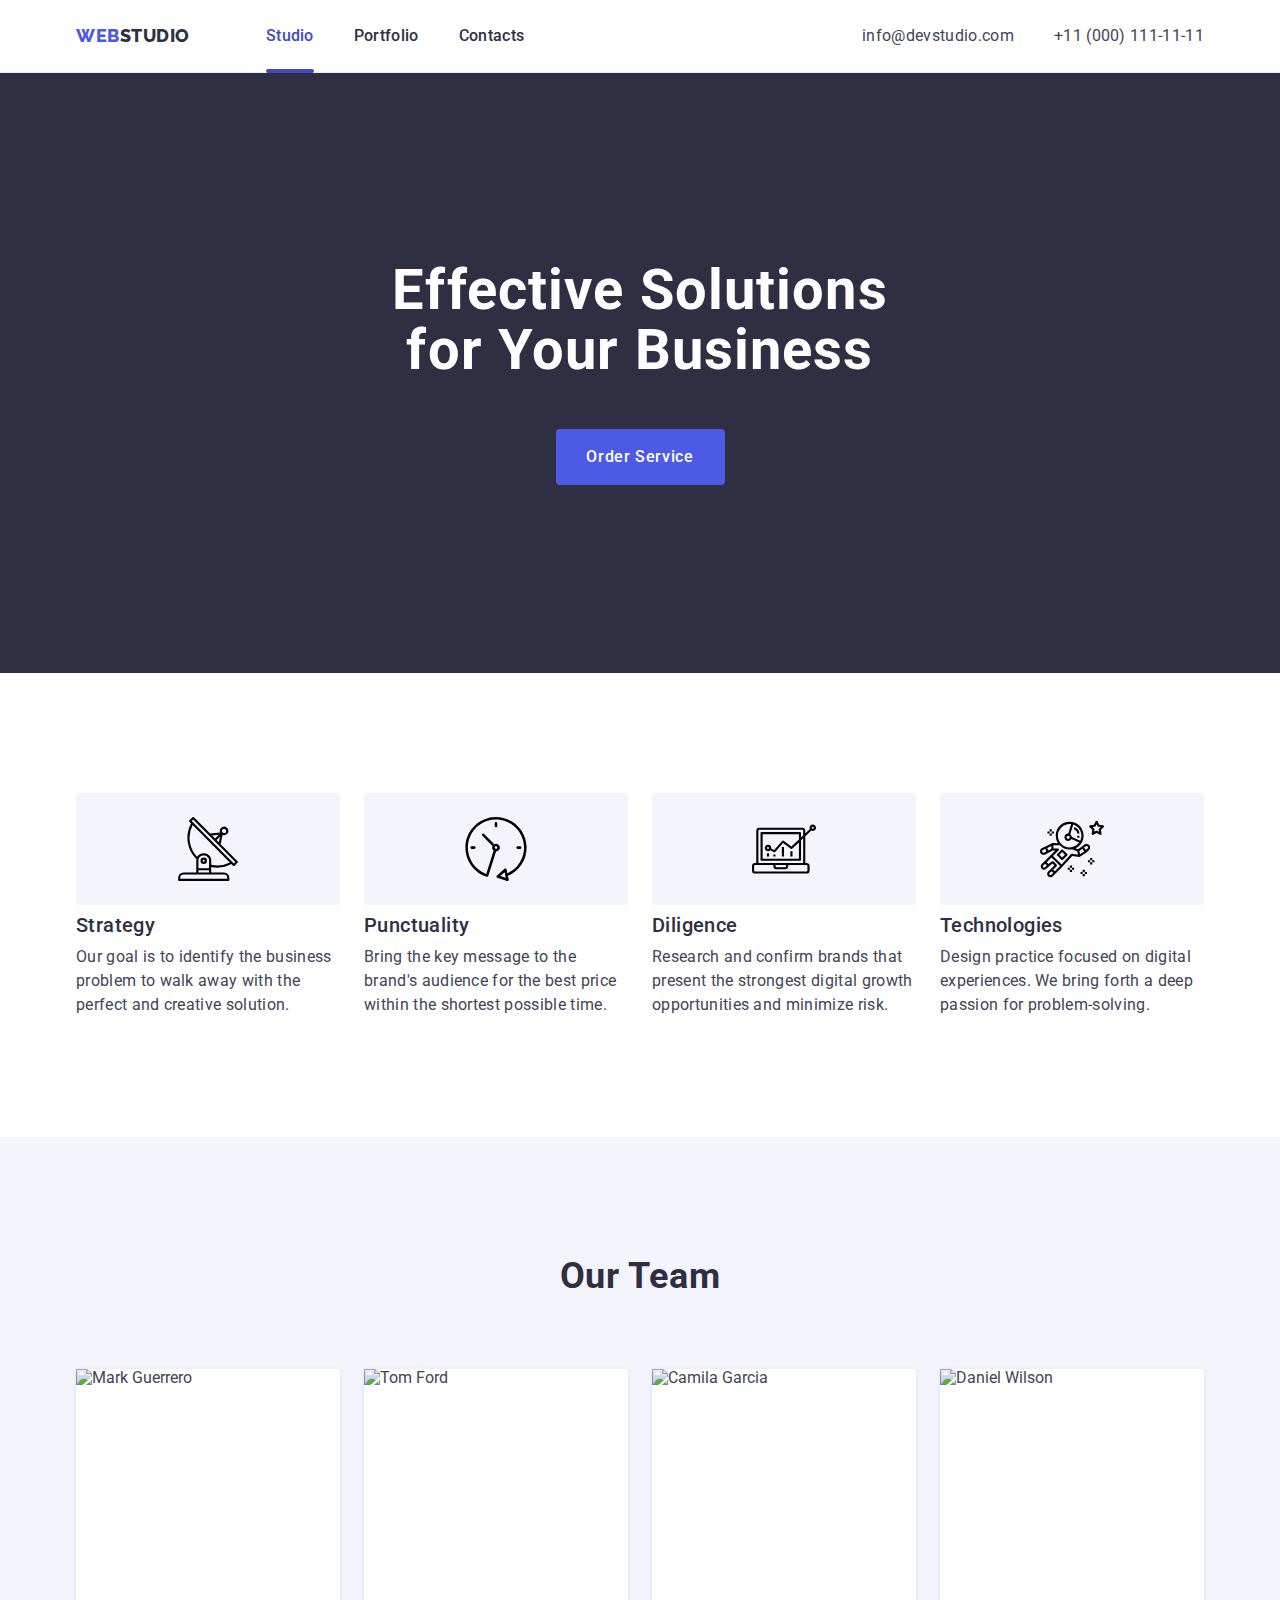
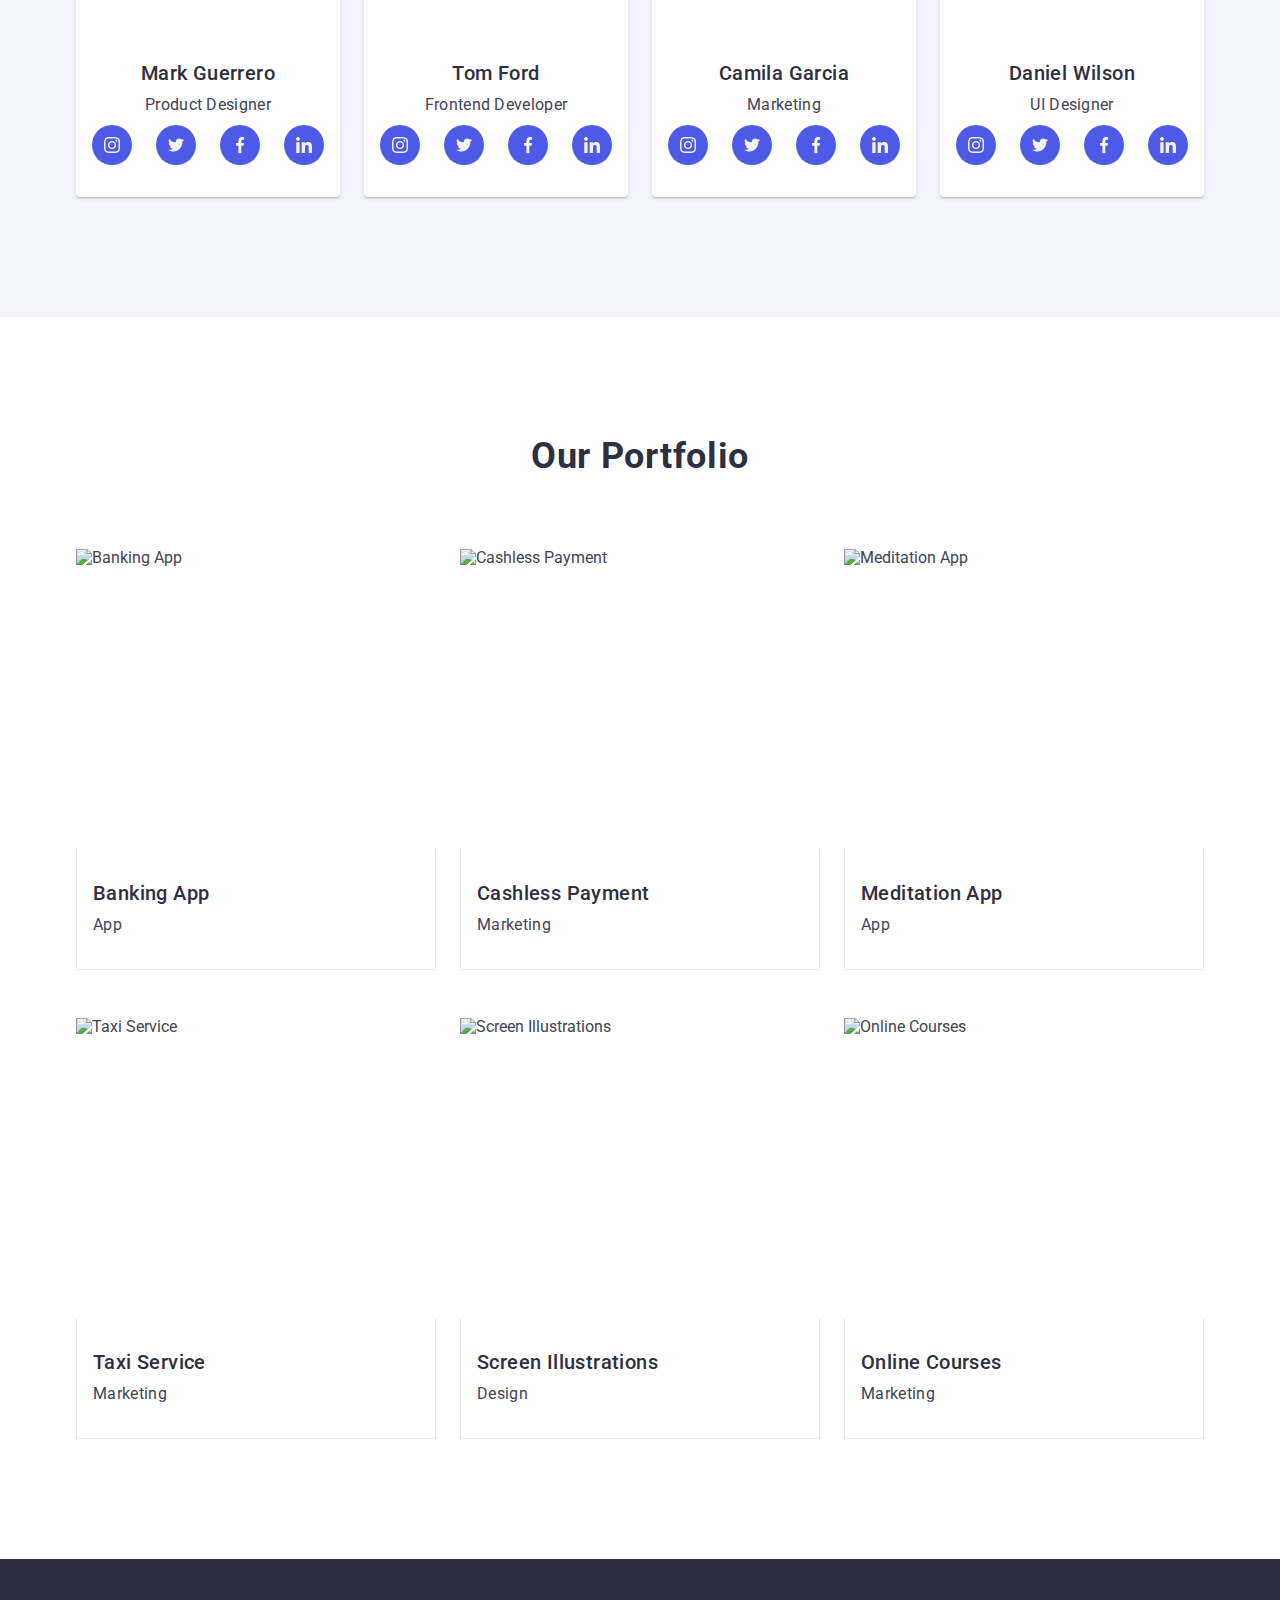
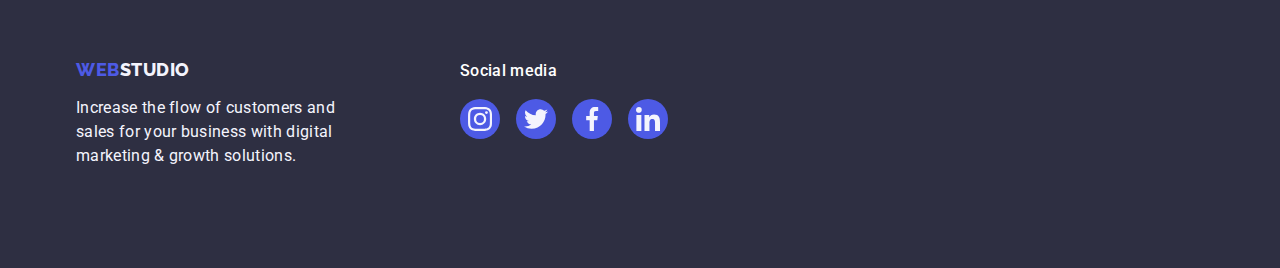
==== index.html @ 861928c5 "Add files via upload" ====
<!DOCTYPE html>
<html lang="en">
<head>
  <meta charset="UTF-8">
  <meta name="viewport" content="width=device-width, initial-scale=1.0">
  <title>WebStudio</title>
  <link rel="preconnect" href="https://fonts.googleapis.com">
  <link rel="preconnect" href="https://fonts.gstatic.com" crossorigin>
  <link href="https://fonts.googleapis.com/css2?family=Raleway:wght@800&family=Roboto:wght@400;500;700;900&display=swap" rel="stylesheet">
  <link rel="stylesheet" href="./css/styles.css">
</head>
<body>
  <!-- Header -->
  <header class="header">
    <div class="container header-container">
      <nav class="nav">
        <a href="./index.html" class="logo">Web<span class="logo-dark">Studio</span></a>
        <ul class="nav-list">
          <li><a href="./index.html" class="nav-link active">Studio</a></li>
          <li><a href="./portfolio.html" class="nav-link">Portfolio</a></li>
          <li><a href="" class="nav-link">Contacts</a></li>
        </ul>
      </nav>
      <address class="address">
        <ul class="address-list">
          <li><a href="mailto:info@devstudio.com" class="address-link">info@devstudio.com</a></li>
          <li><a href="tel:+110001111111" class="address-link">+11 (000) 111-11-11</a></li>
        </ul>
      </address>
    </div>
  </header>

  <main>
    <!-- Hero Section -->
    <section class="hero">
      <div class="container">
        <h1 class="hero-title">Effective Solutions for Your Business</h1>
        <button type="button" class="hero-button">Order Service</button>
      </div>
    </section>

    <!-- Features Section -->
    <section class="section">
      <div class="container">
        <h2 class="visually-hidden">Our Features</h2>
        <ul class="features-list">
          <li class="features-item">
            <div class="features-icon-container">
              <svg class="features-icon" width="64" height="64">
                <use href="./images/icons.svg#icon-antenna"></use>
              </svg>
            </div>
            <h3 class="features-title">Strategy</h3>
            <p class="features-text">Our goal is to identify the business problem to walk away with the perfect and creative solution.</p>
          </li>
          <li class="features-item">
            <div class="features-icon-container">
              <svg class="features-icon" width="64" height="64">
                <use href="./images/icons.svg#icon-clock"></use>
              </svg>
            </div>
            <h3 class="features-title">Punctuality</h3>
            <p class="features-text">Bring the key message to the brand's audience for the best price within the shortest possible time.</p>
          </li>
          <li class="features-item">
            <div class="features-icon-container">
              <svg class="features-icon" width="64" height="64">
                <use href="./images/icons.svg#icon-diagram"></use>
              </svg>
            </div>
            <h3 class="features-title">Diligence</h3>
            <p class="features-text">Research and confirm brands that present the strongest digital growth opportunities and minimize risk.</p>
          </li>
          <li class="features-item">
            <div class="features-icon-container">
              <svg class="features-icon" width="64" height="64">
                <use href="./images/icons.svg#icon-astronaut"></use>
              </svg>
            </div>
            <h3 class="features-title">Technologies</h3>
            <p class="features-text">Design practice focused on digital experiences. We bring forth a deep passion for problem-solving.</p>
          </li>
        </ul>
      </div>
    </section>

    <!-- Team Section -->
    <section class="section team">
      <div class="container">
        <h2 class="section-title">Our Team</h2>
        <ul class="team-list">
          <li class="team-item">
            <img src="./images/mark.jpg" alt="Mark Guerrero" width="264" height="260">
            <div class="team-content">
              <h3 class="team-subtitle">Mark Guerrero</h3>
              <p class="team-text">Product Designer</p>
              <ul class="social-list">
                <li class="social-item">
                  <a href="" class="social-link">
                    <svg class="social-icon" width="16" height="16">
                      <use href="./images/icons.svg#icon-instagram"></use>
                    </svg>
                  </a>
                </li>
                <li class="social-item">
                  <a href="" class="social-link">
                    <svg class="social-icon" width="16" height="16">
                      <use href="./images/icons.svg#icon-twitter"></use>
                    </svg>
                  </a>
                </li>
                <li class="social-item">
                  <a href="" class="social-link">
                    <svg class="social-icon" width="16" height="16">
                      <use href="./images/icons.svg#icon-facebook"></use>
                    </svg>
                  </a>
                </li>
                <li class="social-item">
                  <a href="" class="social-link">
                    <svg class="social-icon" width="16" height="16">
                      <use href="./images/icons.svg#icon-linkedin"></use>
                    </svg>
                  </a>
                </li>
              </ul>
            </div>
          </li>
          <li class="team-item">
            <img src="./images/tom.jpg" alt="Tom Ford" width="264" height="260">
            <div class="team-content">
              <h3 class="team-subtitle">Tom Ford</h3>
              <p class="team-text">Frontend Developer</p>
              <ul class="social-list">
                <li class="social-item">
                  <a href="" class="social-link">
                    <svg class="social-icon" width="16" height="16">
                      <use href="./images/icons.svg#icon-instagram"></use>
                    </svg>
                  </a>
                </li>
                <li class="social-item">
                  <a href="" class="social-link">
                    <svg class="social-icon" width="16" height="16">
                      <use href="./images/icons.svg#icon-twitter"></use>
                    </svg>
                  </a>
                </li>
                <li class="social-item">
                  <a href="" class="social-link">
                    <svg class="social-icon" width="16" height="16">
                      <use href="./images/icons.svg#icon-facebook"></use>
                    </svg>
                  </a>
                </li>
                <li class="social-item">
                  <a href="" class="social-link">
                    <svg class="social-icon" width="16" height="16">
                      <use href="./images/icons.svg#icon-linkedin"></use>
                    </svg>
                  </a>
                </li>
              </ul>
            </div>
          </li>
          <li class="team-item">
            <img src="./images/camila.jpg" alt="Camila Garcia" width="264" height="260">
            <div class="team-content">
              <h3 class="team-subtitle">Camila Garcia</h3>
              <p class="team-text">Marketing</p>
              <ul class="social-list">
                <li class="social-item">
                  <a href="" class="social-link">
                    <svg class="social-icon" width="16" height="16">
                      <use href="./images/icons.svg#icon-instagram"></use>
                    </svg>
                  </a>
                </li>
                <li class="social-item">
                  <a href="" class="social-link">
                    <svg class="social-icon" width="16" height="16">
                      <use href="./images/icons.svg#icon-twitter"></use>
                    </svg>
                  </a>
                </li>
                <li class="social-item">
                  <a href="" class="social-link">
                    <svg class="social-icon" width="16" height="16">
                      <use href="./images/icons.svg#icon-facebook"></use>
                    </svg>
                  </a>
                </li>
                <li class="social-item">
                  <a href="" class="social-link">
                    <svg class="social-icon" width="16" height="16">
                      <use href="./images/icons.svg#icon-linkedin"></use>
                    </svg>
                  </a>
                </li>
              </ul>
            </div>
          </li>
          <li class="team-item">
            <img src="./images/daniel.jpg" alt="Daniel Wilson" width="264" height="260">
            <div class="team-content">
              <h3 class="team-subtitle">Daniel Wilson</h3>
              <p class="team-text">UI Designer</p>
              <ul class="social-list">
                <li class="social-item">
                  <a href="" class="social-link">
                    <svg class="social-icon" width="16" height="16">
                      <use href="./images/icons.svg#icon-instagram"></use>
                    </svg>
                  </a>
                </li>
                <li class="social-item">
                  <a href="" class="social-link">
                    <svg class="social-icon" width="16" height="16">
                      <use href="./images/icons.svg#icon-twitter"></use>
                    </svg>
                  </a>
                </li>
                <li class="social-item">
                  <a href="" class="social-link">
                    <svg class="social-icon" width="16" height="16">
                      <use href="./images/icons.svg#icon-facebook"></use>
                    </svg>
                  </a>
                </li>
                <li class="social-item">
                  <a href="" class="social-link">
                    <svg class="social-icon" width="16" height="16">
                      <use href="./images/icons.svg#icon-linkedin"></use>
                    </svg>
                  </a>
                </li>
              </ul>
            </div>
          </li>
        </ul>
      </div>
    </section>

    <!-- Portfolio Section -->
    <section class="section">
      <div class="container">
        <h2 class="section-title">Our Portfolio</h2>
        <ul class="portfolio-list">
          <li class="portfolio-item">
            <div class="portfolio-thumb">
              <img src="./images/banking.jpg" alt="Banking App" width="360" height="300">
              <div class="portfolio-overlay">
                <p class="portfolio-overlay-text">14 Stylish and User-Friendly App Design Concepts · Task Manager App · Calorie Tracker App · Exotic Fruit Ecommerce App · Cloud Storage App</p>
              </div>
            </div>
            <div class="portfolio-content">
              <h3 class="portfolio-subtitle">Banking App</h3>
              <p class="portfolio-text">App</p>
            </div>
          </li>
          <li class="portfolio-item">
            <div class="portfolio-thumb">
              <img src="./images/cashless.jpg" alt="Cashless Payment" width="360" height="300">
              <div class="portfolio-overlay">
                <p class="portfolio-overlay-text">14 Stylish and User-Friendly App Design Concepts · Task Manager App · Calorie Tracker App · Exotic Fruit Ecommerce App · Cloud Storage App</p>
              </div>
            </div>
            <div class="portfolio-content">
              <h3 class="portfolio-subtitle">Cashless Payment</h3>
              <p class="portfolio-text">Marketing</p>
            </div>
          </li>
          <li class="portfolio-item">
            <div class="portfolio-thumb">
              <img src="./images/meditation.jpg" alt="Meditation App" width="360" height="300">
              <div class="portfolio-overlay">
                <p class="portfolio-overlay-text">14 Stylish and User-Friendly App Design Concepts · Task Manager App · Calorie Tracker App · Exotic Fruit Ecommerce App · Cloud Storage App</p>
              </div>
            </div>
            <div class="portfolio-content">
              <h3 class="portfolio-subtitle">Meditation App</h3>
              <p class="portfolio-text">App</p>
            </div>
          </li>
          <li class="portfolio-item">
            <div class="portfolio-thumb">
              <img src="./images/taxi.jpg" alt="Taxi Service" width="360" height="300">
              <div class="portfolio-overlay">
                <p class="portfolio-overlay-text">14 Stylish and User-Friendly App Design Concepts · Task Manager App · Calorie Tracker App · Exotic Fruit Ecommerce App · Cloud Storage App</p>
              </div>
            </div>
            <div class="portfolio-content">
              <h3 class="portfolio-subtitle">Taxi Service</h3>
              <p class="portfolio-text">Marketing</p>
            </div>
          </li>
          <li class="portfolio-item">
            <div class="portfolio-thumb">
              <img src="./images/screen.jpg" alt="Screen Illustrations" width="360" height="300">
              <div class="portfolio-overlay">
                <p class="portfolio-overlay-text">14 Stylish and User-Friendly App Design Concepts · Task Manager App · Calorie Tracker App · Exotic Fruit Ecommerce App · Cloud Storage App</p>
              </div>
            </div>
            <div class="portfolio-content">
              <h3 class="portfolio-subtitle">Screen Illustrations</h3>
              <p class="portfolio-text">Design</p>
            </div>
          </li>
          <li class="portfolio-item">
            <div class="portfolio-thumb">
              <img src="./images/courses.jpg" alt="Online Courses" width="360" height="300">
              <div class="portfolio-overlay">
                <p class="portfolio-overlay-text">14 Stylish and User-Friendly App Design Concepts · Task Manager App · Calorie Tracker App · Exotic Fruit Ecommerce App · Cloud Storage App</p>
              </div>
            </div>
            <div class="portfolio-content">
              <h3 class="portfolio-subtitle">Online Courses</h3>
              <p class="portfolio-text">Marketing</p>
            </div>
          </li>
        </ul>
      </div>
    </section>
  </main>

  <!-- Footer -->
  <footer class="footer">
    <div class="container footer-container">
      <div class="footer-info">
        <a href="./index.html" class="logo">Web<span class="logo-light">Studio</span></a>
        <p class="footer-text">Increase the flow of customers and sales for your business with digital marketing & growth solutions.</p>
      </div>
      <div class="footer-social">
        <p class="footer-social-text">Social media</p>
        <ul class="footer-social-list">
          <li class="footer-social-item">
            <a href="" class="footer-social-link">
              <svg class="footer-social-icon" width="24" height="24">
                <use href="./images/icons.svg#icon-instagram"></use>
              </svg>
            </a>
          </li>
          <li class="footer-social-item">
            <a href="" class="footer-social-link">
              <svg class="footer-social-icon" width="24" height="24">
                <use href="./images/icons.svg#icon-twitter"></use>
              </svg>
            </a>
          </li>
          <li class="footer-social-item">
            <a href="" class="footer-social-link">
              <svg class="footer-social-icon" width="24" height="24">
                <use href="./images/icons.svg#icon-facebook"></use>
              </svg>
            </a>
          </li>
          <li class="footer-social-item">
            <a href="" class="footer-social-link">
              <svg class="footer-social-icon" width="24" height="24">
                <use href="./images/icons.svg#icon-linkedin"></use>
              </svg>
            </a>
          </li>
        </ul>
      </div>
    </div>
  </footer>
</body>
</html>
---- css/styles.css ----
@import url('https://cdnjs.cloudflare.com/ajax/libs/modern-normalize/2.0.0/modern-normalize.min.css');

:root {
  --primary-brand: #4D5AE5;
  --pressed-state: #404BBF;
  --dark: #2E2F42;
  --success: #31D0AA;
  --text: #434455;
  --subtle-text: #8E8F99;
  --accent: #E7E9FC;
  --light: #F4F4FD;
  --modal-overlay: rgba(46, 47, 66, 0.4);
  --hero-background: rgba(46, 47, 66, 0.7);
  --white: #FFFFFF;
  --modal-background: #FCFCFC;
  --transition: 250ms cubic-bezier(0.4, 0, 0.2, 1);
}

body {
  font-family: "Roboto", sans-serif;
  color: var(--text);
  background-color: var(--white);
}

h1, h2, h3, h4, h5, h6, p {
  margin: 0;
}

ul, ol {
  margin: 0;
  padding: 0;
  list-style: none;
}

a {
  text-decoration: none;
  color: inherit;
}

img {
  display: block;
  max-width: 100%;
  height: auto;
}

.container {
  width: 1158px;
  margin: 0 auto;
  padding: 0 15px;
}

.section {
  padding: 120px 0;
}

/* Header Styles */
.header {
  border-bottom: 1px solid var(--accent);
  box-shadow: 0px 2px 1px rgba(46, 47, 66, 0.08),
    0px 1px 1px rgba(46, 47, 66, 0.16),
    0px 1px 6px rgba(46, 47, 66, 0.08);
}

.header-container {
  display: flex;
  align-items: center;
}

.nav {
  display: flex;
  align-items: center;
  margin-right: auto;
}

.logo {
  font-family: "Raleway", sans-serif;
  font-weight: 800;
  font-size: 18px;
  line-height: 1.17;
  letter-spacing: 0.03em;
  text-transform: uppercase;
  color: var(--primary-brand);
  margin-right: 76px;
}

.logo-dark {
  color: var(--dark);
}

.nav-list {
  display: flex;
  gap: 40px;
}

.nav-link {
  display: block;
  padding: 24px 0;
  font-weight: 500;
  font-size: 16px;
  line-height: 1.5;
  letter-spacing: 0.02em;
  color: var(--dark);
  position: relative;
  transition: color var(--transition);
}

.nav-link.active {
  color: var(--pressed-state);
}

.nav-link.active::after {
  content: '';
  position: absolute;
  left: 0;
  bottom: -1px;
  height: 4px;
  width: 100%;
  background-color: var(--pressed-state);
  border-radius: 2px;
}

.nav-link:hover,
.nav-link:focus {
  color: var(--pressed-state);
}

.address {
  font-style: normal;
}

.address-list {
  display: flex;
  gap: 40px;
}

.address-link {
  font-size: 16px;
  line-height: 1.5;
  letter-spacing: 0.02em;
  color: var(--text);
  transition: color var(--transition);
}

.address-link:hover,
.address-link:focus {
  color: var(--pressed-state);
}

/* Hero Section */
.hero {
  max-width: 1440px;
  margin: 0 auto;
  padding: 188px 0;
  background-color: var(--dark);
  background-image: linear-gradient(var(--hero-background), var(--hero-background)),
    url(../images/hero-bg.jpg);
  background-repeat: no-repeat;
  background-position: center;
  background-size: cover;
}

.hero-title {
  max-width: 496px;
  margin: 0 auto;
  margin-bottom: 48px;
  font-size: 56px;
  line-height: 1.07;
  text-align: center;
  letter-spacing: 0.02em;
  color: var(--white);
}

.hero-button {
  display: block;
  min-width: 169px;
  height: 56px;
  margin: 0 auto;
  border: none;
  border-radius: 4px;
  cursor: pointer;
  font-family: inherit;
  font-weight: 500;
  font-size: 16px;
  line-height: 1.5;
  letter-spacing: 0.04em;
  color: var(--white);
  background-color: var(--primary-brand);
  transition: background-color var(--transition);
}

.hero-button:hover,
.hero-button:focus {
  background-color: var(--pressed-state);
}

/* Features Section */
.features-list {
  display: flex;
  gap: 24px;
}

.features-item {
  width: calc((100% - 72px) / 4);
}

.features-icon-container {
  display: flex;
  align-items: center;
  justify-content: center;
  height: 112px;
  margin-bottom: 8px;
  background-color: var(--light);
  border-radius: 4px;
}

.features-title {
  margin-bottom: 8px;
  font-weight: 500;
  font-size: 20px;
  line-height: 1.2;
  letter-spacing: 0.02em;
  color: var(--dark);
}

.features-text {
  font-size: 16px;
  line-height: 1.5;
  letter-spacing: 0.02em;
}

/* Team Section */
.team {
  background-color: var(--light);
}

.section-title {
  margin-bottom: 72px;
  font-size: 36px;
  line-height: 1.11;
  text-align: center;
  letter-spacing: 0.02em;
  text-transform: capitalize;
  color: var(--dark);
}

.team-list {
  display: flex;
  gap: 24px;
}

.team-item {
  width: calc((100% - 72px) / 4);
  border-radius: 0px 0px 4px 4px;
  background-color: var(--white);
  box-shadow: 0px 1px 6px rgba(46, 47, 66, 0.08),
    0px 1px 1px rgba(46, 47, 66, 0.16),
    0px 2px 1px rgba(46, 47, 66, 0.08);
}

.team-content {
  padding: 32px 0;
}

.team-subtitle {
  margin-bottom: 8px;
  text-align: center;
  font-weight: 500;
  font-size: 20px;
  line-height: 1.2;
  letter-spacing: 0.02em;
  color: var(--dark);
}

.team-text {
  margin-bottom: 8px;
  text-align: center;
  font-size: 16px;
  line-height: 1.5;
  letter-spacing: 0.02em;
}

.social-list {
  display: flex;
  justify-content: center;
  gap: 24px;
}

.social-item {
  width: 40px;
  height: 40px;
}

.social-link {
  width: 100%;
  height: 100%;
  display: flex;
  align-items: center;
  justify-content: center;
  background-color: var(--primary-brand);
  border-radius: 50%;
  transition: background-color var(--transition);
}

.social-link:hover,
.social-link:focus {
  background-color: var(--pressed-state);
}

.social-icon {
  fill: var(--light);
}

/* Portfolio Section */
.portfolio-list {
  display: flex;
  flex-wrap: wrap;
  gap: 48px 24px;
}

.portfolio-item {
  width: calc((100% - 48px) / 3);
  transition: box-shadow var(--transition);
}

.portfolio-item:hover {
  box-shadow: 0px 1px 6px rgba(46, 47, 66, 0.08),
    0px 1px 1px rgba(46, 47, 66, 0.16),
    0px 2px 1px rgba(46, 47, 66, 0.08);
}

.portfolio-thumb {
  position: relative;
  overflow: hidden;
}

.portfolio-overlay {
  position: absolute;
  top: 0;
  left: 0;
  width: 100%;
  height: 100%;
  padding: 40px 32px;
  background-color: var(--primary-brand);
  transform: translateY(100%);
  transition: transform var(--transition);
}

.portfolio-item:hover .portfolio-overlay {
  transform: translateY(0);
}

.portfolio-overlay-text {
  font-size: 16px;
  line-height: 1.5;
  letter-spacing: 0.02em;
  color: var(--light);
}

.portfolio-content {
  padding: 32px 16px;
  border: 1px solid var(--accent);
  border-top: none;
}

.portfolio-subtitle {
  margin-bottom: 8px;
  font-weight: 500;
  font-size: 20px;
  line-height: 1.2;
  letter-spacing: 0.02em;
  color: var(--dark);
}

.portfolio-text {
  font-size: 16px;
  line-height: 1.5;
  letter-spacing: 0.02em;
  color: var(--text);
}

/* Footer */
.footer {
  padding: 100px 0;
  background-color: var(--dark);
}

.footer-container {
  display: flex;
  align-items: baseline;
}

.footer-info {
  margin-right: 120px;
}

.logo-light {
  color: var(--light);
}

.footer .logo {
  display: inline-block;
  margin-bottom: 16px;
}

.footer-text {
  max-width: 264px;
  font-size: 16px;
  line-height: 1.5;
  letter-spacing: 0.02em;
  color: var(--light);
}

.footer-social-text {
  margin-bottom: 16px;
  font-weight: 500;
  font-size: 16px;
  line-height: 1.5;
  letter-spacing: 0.02em;
  color: var(--white);
}

.footer-social-list {
  display: flex;
  gap: 16px;
}

.footer-social-item {
  width: 40px;
  height: 40px;
}

.footer-social-link {
  width: 100%;
  height: 100%;
  display: flex;
  align-items: center;
  justify-content: center;
  background-color: var(--primary-brand);
  border-radius: 50%;
  transition: background-color var(--transition);
}

.footer-social-link:hover,
.footer-social-link:focus {
  background-color: var(--success);
}

.footer-social-icon {
  fill: var(--light);
}

.visually-hidden {
  position: absolute;
  width: 1px;
  height: 1px;
  margin: -1px;
  border: 0;
  padding: 0;
  white-space: nowrap;
  clip-path: inset(100%);
  clip: rect(0 0 0 0);
  overflow: hidden;
}
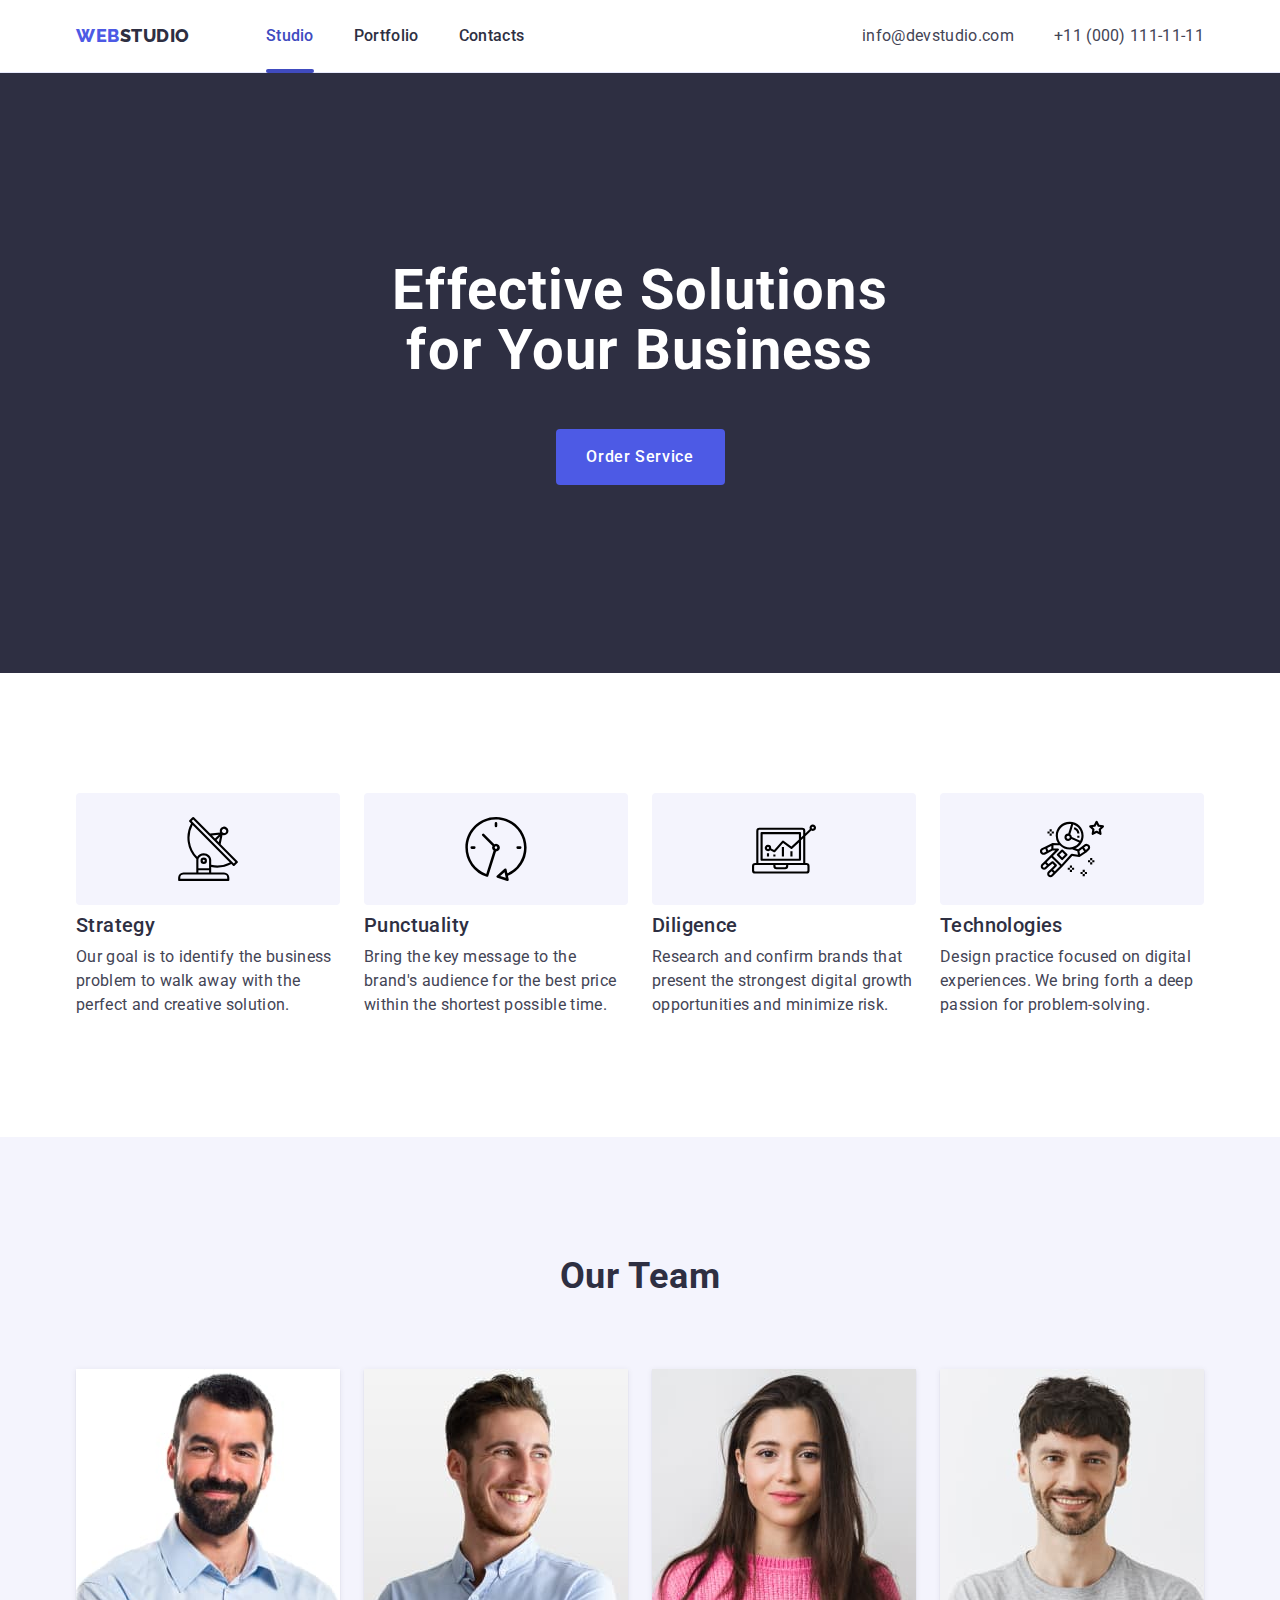
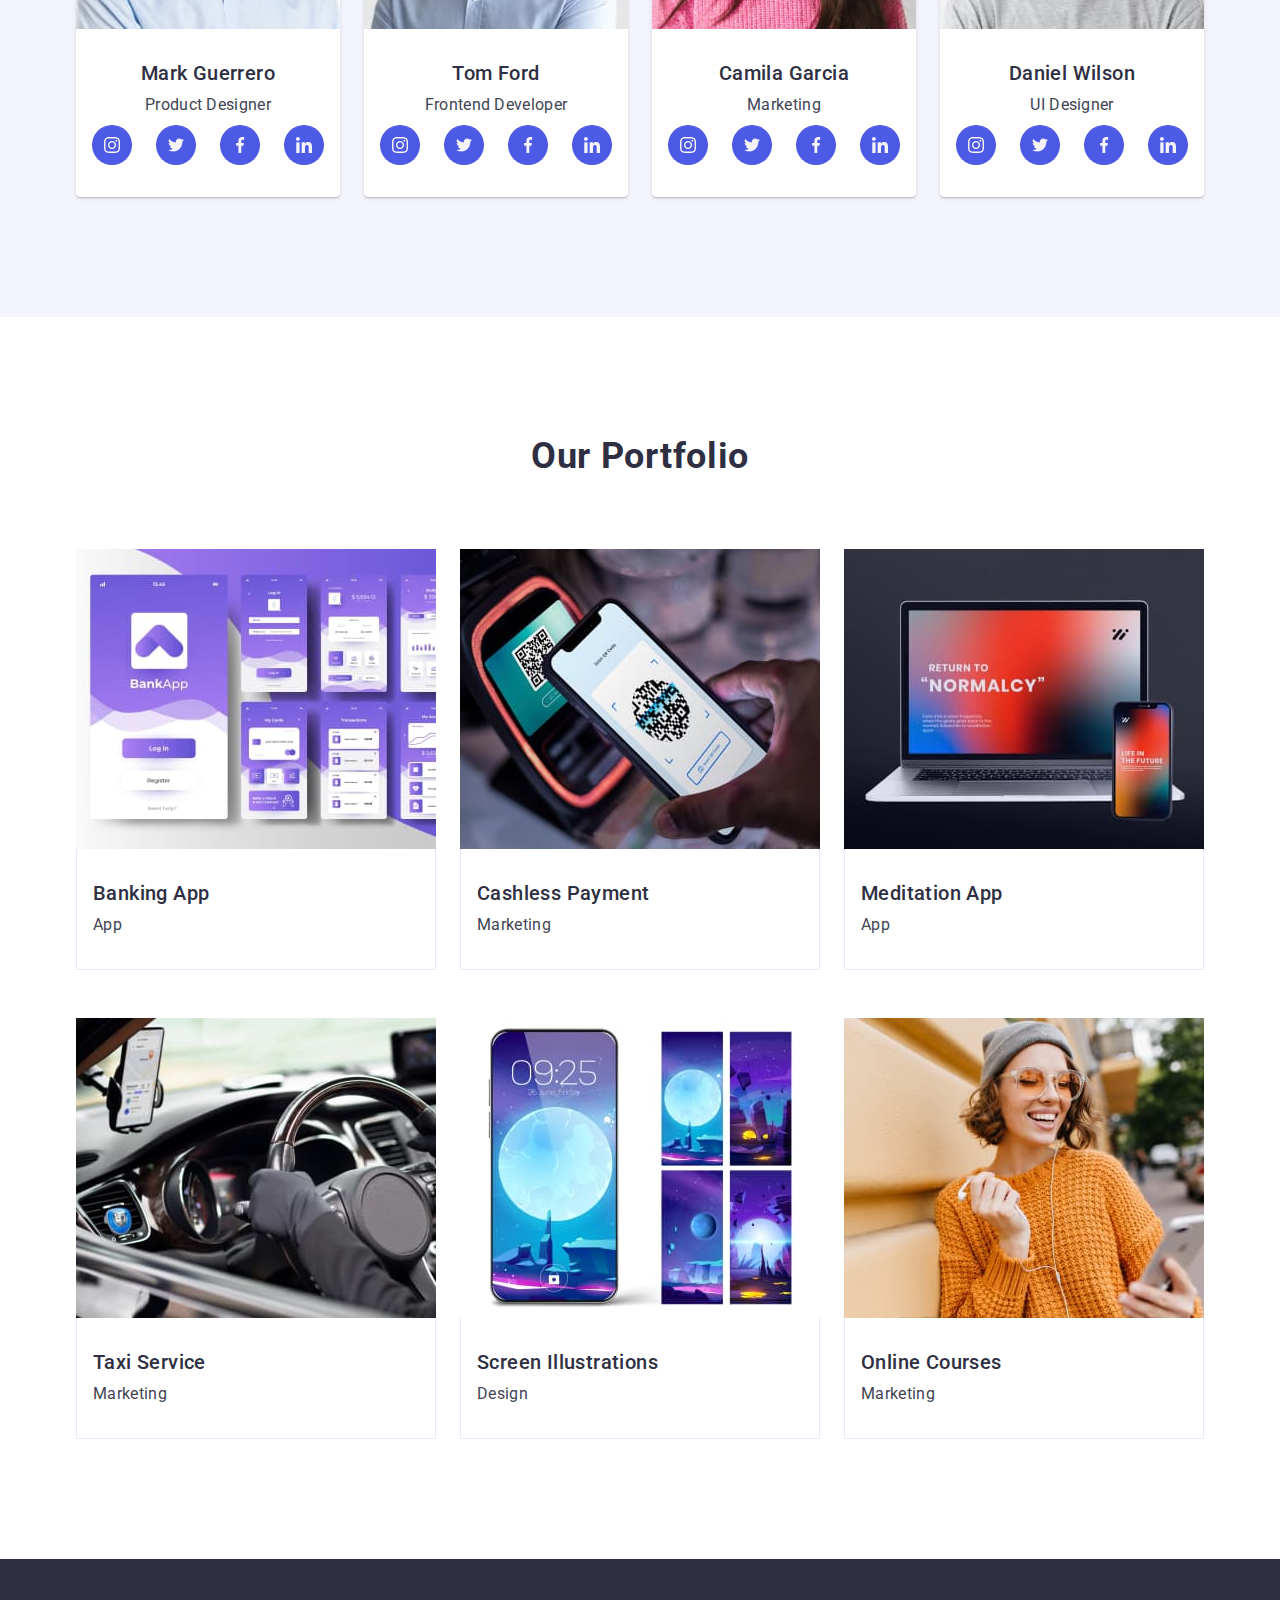
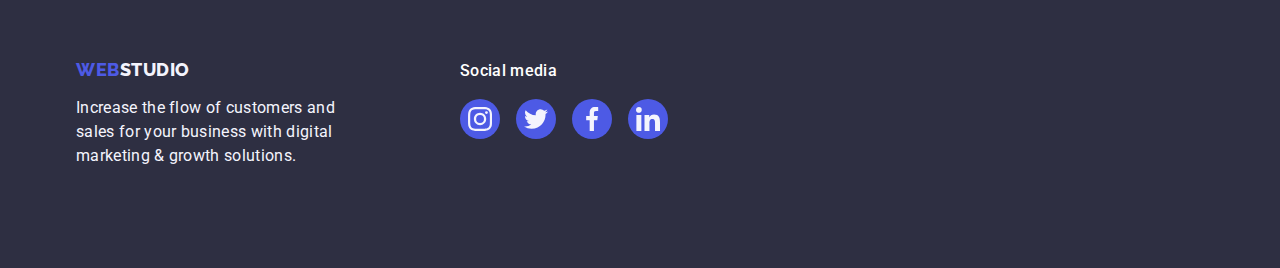
==== commit a201e9f4: "Update index.html" ====
--- a/index.html
+++ b/index.html
@@ -90,7 +90,7 @@
         <h2 class="section-title">Our Team</h2>
         <ul class="team-list">
           <li class="team-item">
-            <img src="./images/mark.jpg" alt="Mark Guerrero" width="264" height="260">
+            <img src="./images/mark-guerrero.jpg" alt="Mark Guerrero" width="264" height="260">
             <div class="team-content">
               <h3 class="team-subtitle">Mark Guerrero</h3>
               <p class="team-text">Product Designer</p>
@@ -127,7 +127,7 @@
             </div>
           </li>
           <li class="team-item">
-            <img src="./images/tom.jpg" alt="Tom Ford" width="264" height="260">
+            <img src="./images/tom-ford.jpg" alt="Tom Ford" width="264" height="260">
             <div class="team-content">
               <h3 class="team-subtitle">Tom Ford</h3>
               <p class="team-text">Frontend Developer</p>
@@ -164,7 +164,7 @@
             </div>
           </li>
           <li class="team-item">
-            <img src="./images/camila.jpg" alt="Camila Garcia" width="264" height="260">
+            <img src="./images/camila-garcia.jpg" alt="Camila Garcia" width="264" height="260">
             <div class="team-content">
               <h3 class="team-subtitle">Camila Garcia</h3>
               <p class="team-text">Marketing</p>
@@ -201,7 +201,7 @@
             </div>
           </li>
           <li class="team-item">
-            <img src="./images/daniel.jpg" alt="Daniel Wilson" width="264" height="260">
+            <img src="./images/daniel-wilson.jpg" alt="Daniel Wilson" width="264" height="260">
             <div class="team-content">
               <h3 class="team-subtitle">Daniel Wilson</h3>
               <p class="team-text">UI Designer</p>
@@ -248,7 +248,7 @@
         <ul class="portfolio-list">
           <li class="portfolio-item">
             <div class="portfolio-thumb">
-              <img src="./images/banking.jpg" alt="Banking App" width="360" height="300">
+              <img src="./images/banking-app.jpg" alt="Banking App" width="360" height="300">
               <div class="portfolio-overlay">
                 <p class="portfolio-overlay-text">14 Stylish and User-Friendly App Design Concepts · Task Manager App · Calorie Tracker App · Exotic Fruit Ecommerce App · Cloud Storage App</p>
               </div>
@@ -260,7 +260,7 @@
           </li>
           <li class="portfolio-item">
             <div class="portfolio-thumb">
-              <img src="./images/cashless.jpg" alt="Cashless Payment" width="360" height="300">
+              <img src="./images/cashless-payment.jpg" alt="Cashless Payment" width="360" height="300">
               <div class="portfolio-overlay">
                 <p class="portfolio-overlay-text">14 Stylish and User-Friendly App Design Concepts · Task Manager App · Calorie Tracker App · Exotic Fruit Ecommerce App · Cloud Storage App</p>
               </div>
@@ -272,7 +272,7 @@
           </li>
           <li class="portfolio-item">
             <div class="portfolio-thumb">
-              <img src="./images/meditation.jpg" alt="Meditation App" width="360" height="300">
+              <img src="./images/meditation-app.jpg" alt="Meditation App" width="360" height="300">
               <div class="portfolio-overlay">
                 <p class="portfolio-overlay-text">14 Stylish and User-Friendly App Design Concepts · Task Manager App · Calorie Tracker App · Exotic Fruit Ecommerce App · Cloud Storage App</p>
               </div>
@@ -284,7 +284,7 @@
           </li>
           <li class="portfolio-item">
             <div class="portfolio-thumb">
-              <img src="./images/taxi.jpg" alt="Taxi Service" width="360" height="300">
+              <img src="./images/taxi-service.jpg" alt="Taxi Service" width="360" height="300">
               <div class="portfolio-overlay">
                 <p class="portfolio-overlay-text">14 Stylish and User-Friendly App Design Concepts · Task Manager App · Calorie Tracker App · Exotic Fruit Ecommerce App · Cloud Storage App</p>
               </div>
@@ -296,7 +296,7 @@
           </li>
           <li class="portfolio-item">
             <div class="portfolio-thumb">
-              <img src="./images/screen.jpg" alt="Screen Illustrations" width="360" height="300">
+              <img src="./images/screen-illustrations.jpg" alt="Screen Illustrations" width="360" height="300">
               <div class="portfolio-overlay">
                 <p class="portfolio-overlay-text">14 Stylish and User-Friendly App Design Concepts · Task Manager App · Calorie Tracker App · Exotic Fruit Ecommerce App · Cloud Storage App</p>
               </div>
@@ -308,7 +308,7 @@
           </li>
           <li class="portfolio-item">
             <div class="portfolio-thumb">
-              <img src="./images/courses.jpg" alt="Online Courses" width="360" height="300">
+              <img src="./images/online-courses.jpg" alt="Online Courses" width="360" height="300">
               <div class="portfolio-overlay">
                 <p class="portfolio-overlay-text">14 Stylish and User-Friendly App Design Concepts · Task Manager App · Calorie Tracker App · Exotic Fruit Ecommerce App · Cloud Storage App</p>
               </div>
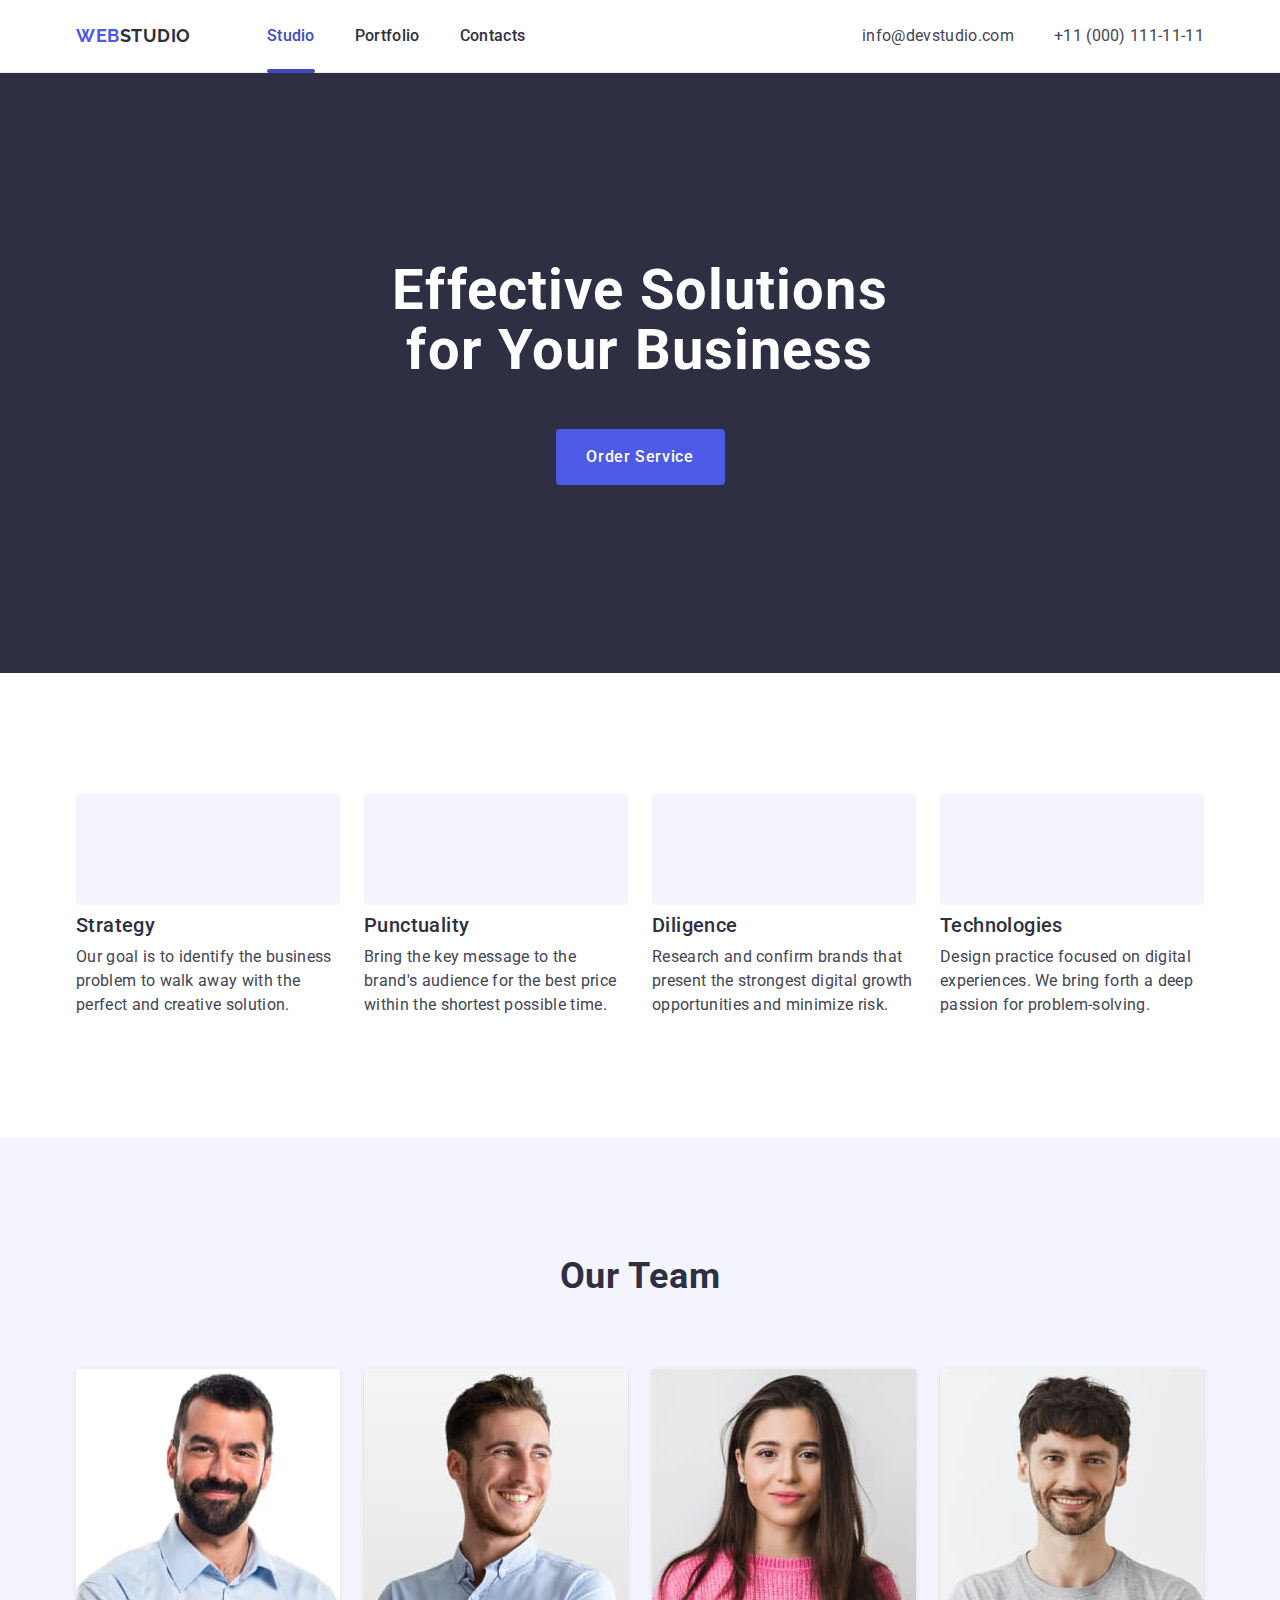
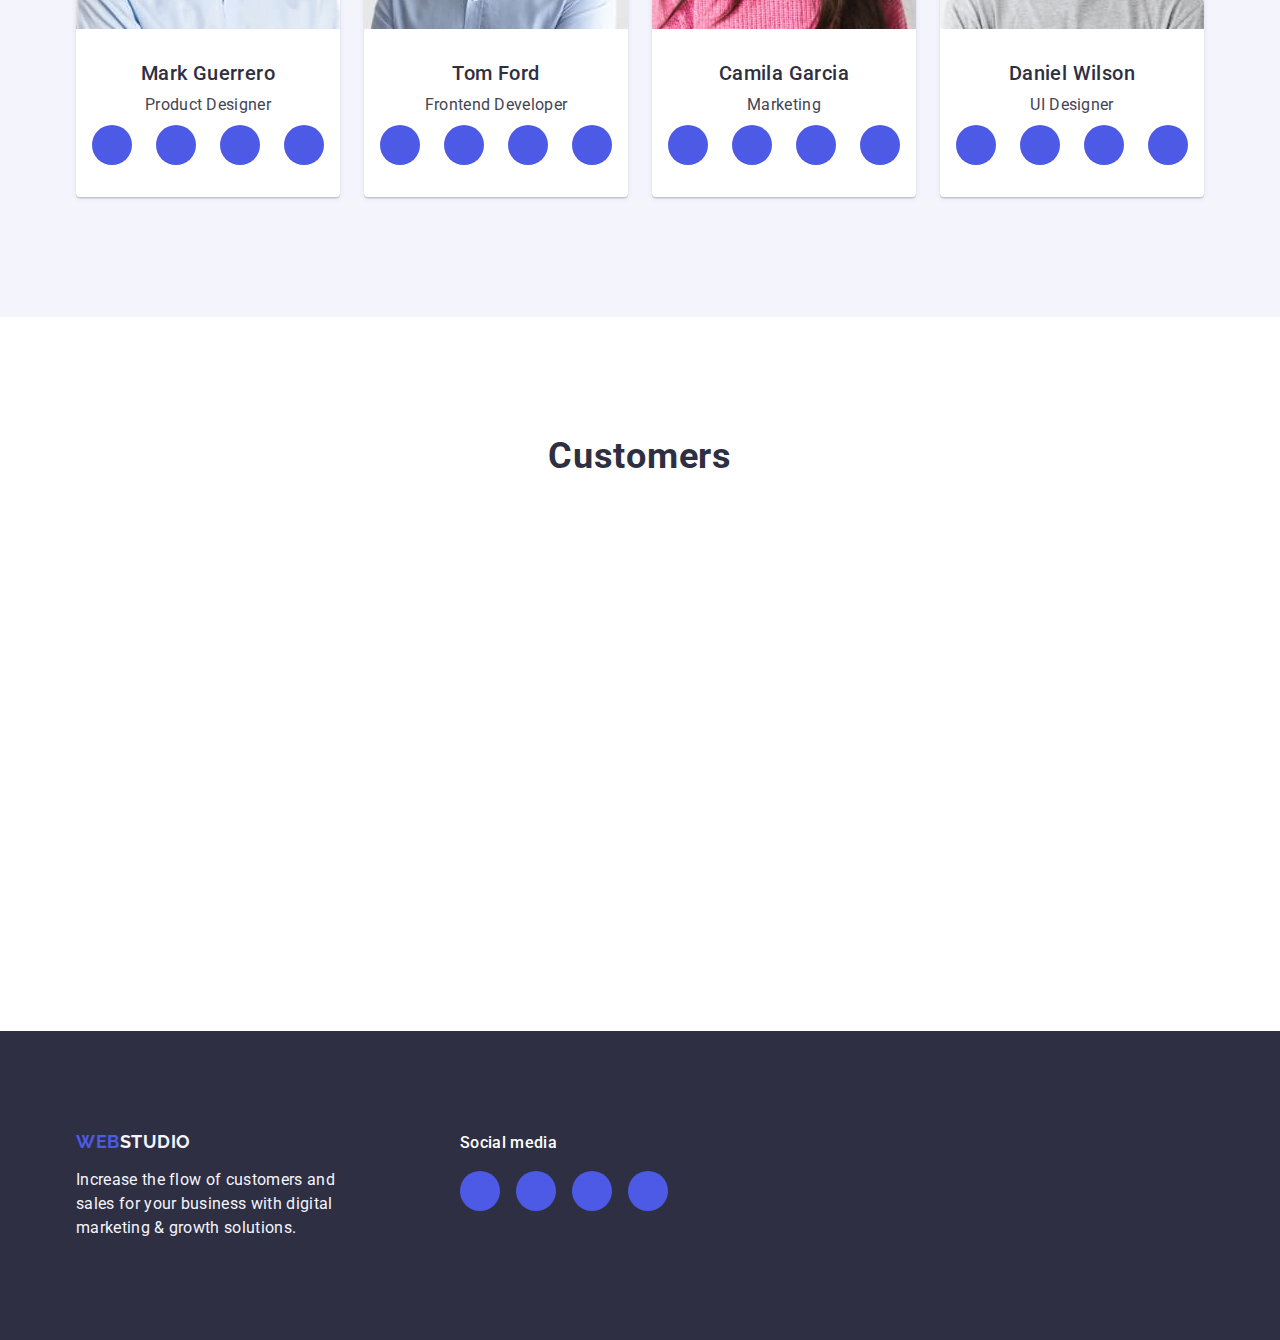
==== commit d5dda7ed: "Update index.html" ====
--- a/index.html
+++ b/index.html
@@ -6,25 +6,26 @@
   <title>WebStudio</title>
   <link rel="preconnect" href="https://fonts.googleapis.com">
   <link rel="preconnect" href="https://fonts.gstatic.com" crossorigin>
-  <link href="https://fonts.googleapis.com/css2?family=Raleway:wght@800&family=Roboto:wght@400;500;700;900&display=swap" rel="stylesheet">
+  <link href="https://fonts.googleapis.com/css2?family=Raleway:wght@700&family=Roboto:wght@400;500;700;900&display=swap" rel="stylesheet">
+  <link rel="stylesheet" href="https://cdnjs.cloudflare.com/ajax/libs/modern-normalize/1.0.0/modern-normalize.min.css">
   <link rel="stylesheet" href="./css/styles.css">
 </head>
 <body>
   <!-- Header -->
   <header class="header">
     <div class="container header-container">
-      <nav class="nav">
-        <a href="./index.html" class="logo">Web<span class="logo-dark">Studio</span></a>
-        <ul class="nav-list">
-          <li><a href="./index.html" class="nav-link active">Studio</a></li>
-          <li><a href="./portfolio.html" class="nav-link">Portfolio</a></li>
-          <li><a href="" class="nav-link">Contacts</a></li>
+      <nav class="header-navigation">
+        <a href="./index.html" class="header-logo link">Web<span class="header-logo-dark">Studio</span></a>
+        <ul class="header-list list">
+          <li class="header-item"><a href="./index.html" class="header-link link current">Studio</a></li>
+          <li class="header-item"><a href="./portfolio.html" class="header-link link">Portfolio</a></li>
+          <li class="header-item"><a href="" class="header-link link">Contacts</a></li>
         </ul>
       </nav>
       <address class="address">
-        <ul class="address-list">
-          <li><a href="mailto:info@devstudio.com" class="address-link">info@devstudio.com</a></li>
-          <li><a href="tel:+110001111111" class="address-link">+11 (000) 111-11-11</a></li>
+        <ul class="address-list list">
+          <li class="address-item"><a href="mailto:info@devstudio.com" class="address-link link">info@devstudio.com</a></li>
+          <li class="address-item"><a href="tel:+110001111111" class="address-link link">+11 (000) 111-11-11</a></li>
         </ul>
       </address>
     </div>
@@ -35,23 +36,23 @@
     <section class="hero">
       <div class="container">
         <h1 class="hero-title">Effective Solutions for Your Business</h1>
-        <button type="button" class="hero-button">Order Service</button>
+        <button type="button" class="hero-btn">Order Service</button>
       </div>
     </section>
 
     <!-- Features Section -->
-    <section class="section">
+    <section class="features section">
       <div class="container">
-        <h2 class="visually-hidden">Our Features</h2>
-        <ul class="features-list">
+        <h2 class="visually-hidden">Features</h2>
+        <ul class="features-list list">
           <li class="features-item">
             <div class="features-icon-container">
               <svg class="features-icon" width="64" height="64">
                 <use href="./images/icons.svg#icon-antenna"></use>
               </svg>
             </div>
-            <h3 class="features-title">Strategy</h3>
-            <p class="features-text">Our goal is to identify the business problem to walk away with the perfect and creative solution.</p>
+            <h3 class="features-subtitle">Strategy</h3>
+            <p class="features-item-text">Our goal is to identify the business problem to walk away with the perfect and creative solution.</p>
           </li>
           <li class="features-item">
             <div class="features-icon-container">
@@ -59,8 +60,8 @@
                 <use href="./images/icons.svg#icon-clock"></use>
               </svg>
             </div>
-            <h3 class="features-title">Punctuality</h3>
-            <p class="features-text">Bring the key message to the brand's audience for the best price within the shortest possible time.</p>
+            <h3 class="features-subtitle">Punctuality</h3>
+            <p class="features-item-text">Bring the key message to the brand's audience for the best price within the shortest possible time.</p>
           </li>
           <li class="features-item">
             <div class="features-icon-container">
@@ -68,8 +69,8 @@
                 <use href="./images/icons.svg#icon-diagram"></use>
               </svg>
             </div>
-            <h3 class="features-title">Diligence</h3>
-            <p class="features-text">Research and confirm brands that present the strongest digital growth opportunities and minimize risk.</p>
+            <h3 class="features-subtitle">Diligence</h3>
+            <p class="features-item-text">Research and confirm brands that present the strongest digital growth opportunities and minimize risk.</p>
           </li>
           <li class="features-item">
             <div class="features-icon-container">
@@ -77,48 +78,48 @@
                 <use href="./images/icons.svg#icon-astronaut"></use>
               </svg>
             </div>
-            <h3 class="features-title">Technologies</h3>
-            <p class="features-text">Design practice focused on digital experiences. We bring forth a deep passion for problem-solving.</p>
+            <h3 class="features-subtitle">Technologies</h3>
+            <p class="features-item-text">Design practice focused on digital experiences. We bring forth a deep passion for problem-solving.</p>
           </li>
         </ul>
       </div>
     </section>
 
     <!-- Team Section -->
-    <section class="section team">
+    <section class="team section">
       <div class="container">
         <h2 class="section-title">Our Team</h2>
-        <ul class="team-list">
+        <ul class="team-list list">
           <li class="team-item">
             <img src="./images/mark-guerrero.jpg" alt="Mark Guerrero" width="264" height="260">
-            <div class="team-content">
+            <div class="team-item-content">
               <h3 class="team-subtitle">Mark Guerrero</h3>
-              <p class="team-text">Product Designer</p>
-              <ul class="social-list">
-                <li class="social-item">
-                  <a href="" class="social-link">
-                    <svg class="social-icon" width="16" height="16">
+              <p class="team-item-text">Product Designer</p>
+              <ul class="team-soc-list list">
+                <li class="team-soc-item">
+                  <a href="" class="team-soc-link link">
+                    <svg class="team-soc-icon" width="16" height="16">
                       <use href="./images/icons.svg#icon-instagram"></use>
                     </svg>
                   </a>
                 </li>
-                <li class="social-item">
-                  <a href="" class="social-link">
-                    <svg class="social-icon" width="16" height="16">
+                <li class="team-soc-item">
+                  <a href="" class="team-soc-link link">
+                    <svg class="team-soc-icon" width="16" height="16">
                       <use href="./images/icons.svg#icon-twitter"></use>
                     </svg>
                   </a>
                 </li>
-                <li class="social-item">
-                  <a href="" class="social-link">
-                    <svg class="social-icon" width="16" height="16">
+                <li class="team-soc-item">
+                  <a href="" class="team-soc-link link">
+                    <svg class="team-soc-icon" width="16" height="16">
                       <use href="./images/icons.svg#icon-facebook"></use>
                     </svg>
                   </a>
                 </li>
-                <li class="social-item">
-                  <a href="" class="social-link">
-                    <svg class="social-icon" width="16" height="16">
+                <li class="team-soc-item">
+                  <a href="" class="team-soc-link link">
+                    <svg class="team-soc-icon" width="16" height="16">
                       <use href="./images/icons.svg#icon-linkedin"></use>
                     </svg>
                   </a>
@@ -128,34 +129,34 @@
           </li>
           <li class="team-item">
             <img src="./images/tom-ford.jpg" alt="Tom Ford" width="264" height="260">
-            <div class="team-content">
+            <div class="team-item-content">
               <h3 class="team-subtitle">Tom Ford</h3>
-              <p class="team-text">Frontend Developer</p>
-              <ul class="social-list">
-                <li class="social-item">
-                  <a href="" class="social-link">
-                    <svg class="social-icon" width="16" height="16">
+              <p class="team-item-text">Frontend Developer</p>
+              <ul class="team-soc-list list">
+                <li class="team-soc-item">
+                  <a href="" class="team-soc-link link">
+                    <svg class="team-soc-icon" width="16" height="16">
                       <use href="./images/icons.svg#icon-instagram"></use>
                     </svg>
                   </a>
                 </li>
-                <li class="social-item">
-                  <a href="" class="social-link">
-                    <svg class="social-icon" width="16" height="16">
+                <li class="team-soc-item">
+                  <a href="" class="team-soc-link link">
+                    <svg class="team-soc-icon" width="16" height="16">
                       <use href="./images/icons.svg#icon-twitter"></use>
                     </svg>
                   </a>
                 </li>
-                <li class="social-item">
-                  <a href="" class="social-link">
-                    <svg class="social-icon" width="16" height="16">
+                <li class="team-soc-item">
+                  <a href="" class="team-soc-link link">
+                    <svg class="team-soc-icon" width="16" height="16">
                       <use href="./images/icons.svg#icon-facebook"></use>
                     </svg>
                   </a>
                 </li>
-                <li class="social-item">
-                  <a href="" class="social-link">
-                    <svg class="social-icon" width="16" height="16">
+                <li class="team-soc-item">
+                  <a href="" class="team-soc-link link">
+                    <svg class="team-soc-icon" width="16" height="16">
                       <use href="./images/icons.svg#icon-linkedin"></use>
                     </svg>
                   </a>
@@ -165,34 +166,34 @@
           </li>
           <li class="team-item">
             <img src="./images/camila-garcia.jpg" alt="Camila Garcia" width="264" height="260">
-            <div class="team-content">
+            <div class="team-item-content">
               <h3 class="team-subtitle">Camila Garcia</h3>
-              <p class="team-text">Marketing</p>
-              <ul class="social-list">
-                <li class="social-item">
-                  <a href="" class="social-link">
-                    <svg class="social-icon" width="16" height="16">
+              <p class="team-item-text">Marketing</p>
+              <ul class="team-soc-list list">
+                <li class="team-soc-item">
+                  <a href="" class="team-soc-link link">
+                    <svg class="team-soc-icon" width="16" height="16">
                       <use href="./images/icons.svg#icon-instagram"></use>
                     </svg>
                   </a>
                 </li>
-                <li class="social-item">
-                  <a href="" class="social-link">
-                    <svg class="social-icon" width="16" height="16">
+                <li class="team-soc-item">
+                  <a href="" class="team-soc-link link">
+                    <svg class="team-soc-icon" width="16" height="16">
                       <use href="./images/icons.svg#icon-twitter"></use>
                     </svg>
                   </a>
                 </li>
-                <li class="social-item">
-                  <a href="" class="social-link">
-                    <svg class="social-icon" width="16" height="16">
+                <li class="team-soc-item">
+                  <a href="" class="team-soc-link link">
+                    <svg class="team-soc-icon" width="16" height="16">
                       <use href="./images/icons.svg#icon-facebook"></use>
                     </svg>
                   </a>
                 </li>
-                <li class="social-item">
-                  <a href="" class="social-link">
-                    <svg class="social-icon" width="16" height="16">
+                <li class="team-soc-item">
+                  <a href="" class="team-soc-link link">
+                    <svg class="team-soc-icon" width="16" height="16">
                       <use href="./images/icons.svg#icon-linkedin"></use>
                     </svg>
                   </a>
@@ -202,34 +203,34 @@
           </li>
           <li class="team-item">
             <img src="./images/daniel-wilson.jpg" alt="Daniel Wilson" width="264" height="260">
-            <div class="team-content">
+            <div class="team-item-content">
               <h3 class="team-subtitle">Daniel Wilson</h3>
-              <p class="team-text">UI Designer</p>
-              <ul class="social-list">
-                <li class="social-item">
-                  <a href="" class="social-link">
-                    <svg class="social-icon" width="16" height="16">
+              <p class="team-item-text">UI Designer</p>
+              <ul class="team-soc-list list">
+                <li class="team-soc-item">
+                  <a href="" class="team-soc-link link">
+                    <svg class="team-soc-icon" width="16" height="16">
                       <use href="./images/icons.svg#icon-instagram"></use>
                     </svg>
                   </a>
                 </li>
-                <li class="social-item">
-                  <a href="" class="social-link">
-                    <svg class="social-icon" width="16" height="16">
+                <li class="team-soc-item">
+                  <a href="" class="team-soc-link link">
+                    <svg class="team-soc-icon" width="16" height="16">
                       <use href="./images/icons.svg#icon-twitter"></use>
                     </svg>
                   </a>
                 </li>
-                <li class="social-item">
-                  <a href="" class="social-link">
-                    <svg class="social-icon" width="16" height="16">
+                <li class="team-soc-item">
+                  <a href="" class="team-soc-link link">
+                    <svg class="team-soc-icon" width="16" height="16">
                       <use href="./images/icons.svg#icon-facebook"></use>
                     </svg>
                   </a>
                 </li>
-                <li class="social-item">
-                  <a href="" class="social-link">
-                    <svg class="social-icon" width="16" height="16">
+                <li class="team-soc-item">
+                  <a href="" class="team-soc-link link">
+                    <svg class="team-soc-icon" width="16" height="16">
                       <use href="./images/icons.svg#icon-linkedin"></use>
                     </svg>
                   </a>
@@ -242,81 +243,51 @@
     </section>
 
     <!-- Portfolio Section -->
-    <section class="section">
+    <section class="customers section">
       <div class="container">
-        <h2 class="section-title">Our Portfolio</h2>
-        <ul class="portfolio-list">
-          <li class="portfolio-item">
-            <div class="portfolio-thumb">
-              <img src="./images/banking-app.jpg" alt="Banking App" width="360" height="300">
-              <div class="portfolio-overlay">
-                <p class="portfolio-overlay-text">14 Stylish and User-Friendly App Design Concepts · Task Manager App · Calorie Tracker App · Exotic Fruit Ecommerce App · Cloud Storage App</p>
-              </div>
-            </div>
-            <div class="portfolio-content">
-              <h3 class="portfolio-subtitle">Banking App</h3>
-              <p class="portfolio-text">App</p>
-            </div>
-          </li>
-          <li class="portfolio-item">
-            <div class="portfolio-thumb">
-              <img src="./images/cashless-payment.jpg" alt="Cashless Payment" width="360" height="300">
-              <div class="portfolio-overlay">
-                <p class="portfolio-overlay-text">14 Stylish and User-Friendly App Design Concepts · Task Manager App · Calorie Tracker App · Exotic Fruit Ecommerce App · Cloud Storage App</p>
-              </div>
-            </div>
-            <div class="portfolio-content">
-              <h3 class="portfolio-subtitle">Cashless Payment</h3>
-              <p class="portfolio-text">Marketing</p>
-            </div>
-          </li>
-          <li class="portfolio-item">
-            <div class="portfolio-thumb">
-              <img src="./images/meditation-app.jpg" alt="Meditation App" width="360" height="300">
-              <div class="portfolio-overlay">
-                <p class="portfolio-overlay-text">14 Stylish and User-Friendly App Design Concepts · Task Manager App · Calorie Tracker App · Exotic Fruit Ecommerce App · Cloud Storage App</p>
-              </div>
-            </div>
-            <div class="portfolio-content">
-              <h3 class="portfolio-subtitle">Meditation App</h3>
-              <p class="portfolio-text">App</p>
-            </div>
-          </li>
-          <li class="portfolio-item">
-            <div class="portfolio-thumb">
-              <img src="./images/taxi-service.jpg" alt="Taxi Service" width="360" height="300">
-              <div class="portfolio-overlay">
-                <p class="portfolio-overlay-text">14 Stylish and User-Friendly App Design Concepts · Task Manager App · Calorie Tracker App · Exotic Fruit Ecommerce App · Cloud Storage App</p>
-              </div>
-            </div>
-            <div class="portfolio-content">
-              <h3 class="portfolio-subtitle">Taxi Service</h3>
-              <p class="portfolio-text">Marketing</p>
-            </div>
-          </li>
-          <li class="portfolio-item">
-            <div class="portfolio-thumb">
-              <img src="./images/screen-illustrations.jpg" alt="Screen Illustrations" width="360" height="300">
-              <div class="portfolio-overlay">
-                <p class="portfolio-overlay-text">14 Stylish and User-Friendly App Design Concepts · Task Manager App · Calorie Tracker App · Exotic Fruit Ecommerce App · Cloud Storage App</p>
-              </div>
-            </div>
-            <div class="portfolio-content">
-              <h3 class="portfolio-subtitle">Screen Illustrations</h3>
-              <p class="portfolio-text">Design</p>
-            </div>
-          </li>
-          <li class="portfolio-item">
-            <div class="portfolio-thumb">
-              <img src="./images/online-courses.jpg" alt="Online Courses" width="360" height="300">
-              <div class="portfolio-overlay">
-                <p class="portfolio-overlay-text">14 Stylish and User-Friendly App Design Concepts · Task Manager App · Calorie Tracker App · Exotic Fruit Ecommerce App · Cloud Storage App</p>
-              </div>
-            </div>
-            <div class="portfolio-content">
-              <h3 class="portfolio-subtitle">Online Courses</h3>
-              <p class="portfolio-text">Marketing</p>
-            </div>
+        <h2 class="section-title">Customers</h2>
+        <ul class="customers-list list">
+          <li class="customers-item">
+            <a href="" class="customers-link link">
+              <svg class="customers-icon" width="104" height="56">
+                <use href="./images/icons.svg#icon-logo-1"></use>
+              </svg>
+            </a>
+          </li>
+          <li class="customers-item">
+            <a href="" class="customers-link link">
+              <svg class="customers-icon" width="104" height="56">
+                <use href="./images/icons.svg#icon-logo-2"></use>
+              </svg>
+            </a>
+          </li>
+          <li class="customers-item">
+            <a href="" class="customers-link link">
+              <svg class="customers-icon" width="104" height="56">
+                <use href="./images/icons.svg#icon-logo-3"></use>
+              </svg>
+            </a>
+          </li>
+          <li class="customers-item">
+            <a href="" class="customers-link link">
+              <svg class="customers-icon" width="104" height="56">
+                <use href="./images/icons.svg#icon-logo-4"></use>
+              </svg>
+            </a>
+          </li>
+          <li class="customers-item">
+            <a href="" class="customers-link link">
+              <svg class="customers-icon" width="104" height="56">
+                <use href="./images/icons.svg#icon-logo-5"></use>
+              </svg>
+            </a>
+          </li>
+          <li class="customers-item">
+            <a href="" class="customers-link link">
+              <svg class="customers-icon" width="104" height="56">
+                <use href="./images/icons.svg#icon-logo-6"></use>
+              </svg>
+            </a>
           </li>
         </ul>
       </div>
@@ -326,37 +297,37 @@
   <!-- Footer -->
   <footer class="footer">
     <div class="container footer-container">
-      <div class="footer-info">
-        <a href="./index.html" class="logo">Web<span class="logo-light">Studio</span></a>
+      <div class="footer-left">
+        <a href="./index.html" class="footer-logo link">Web<span class="footer-logo-light">Studio</span></a>
         <p class="footer-text">Increase the flow of customers and sales for your business with digital marketing & growth solutions.</p>
       </div>
-      <div class="footer-social">
-        <p class="footer-social-text">Social media</p>
-        <ul class="footer-social-list">
-          <li class="footer-social-item">
-            <a href="" class="footer-social-link">
-              <svg class="footer-social-icon" width="24" height="24">
+      <div class="footer-right">
+        <p class="footer-soc-text">Social media</p>
+        <ul class="footer-soc-list list">
+          <li class="footer-soc-item">
+            <a href="" class="footer-soc-link link">
+              <svg class="footer-soc-icon" width="24" height="24">
                 <use href="./images/icons.svg#icon-instagram"></use>
               </svg>
             </a>
           </li>
-          <li class="footer-social-item">
-            <a href="" class="footer-social-link">
-              <svg class="footer-social-icon" width="24" height="24">
+          <li class="footer-soc-item">
+            <a href="" class="footer-soc-link link">
+              <svg class="footer-soc-icon" width="24" height="24">
                 <use href="./images/icons.svg#icon-twitter"></use>
               </svg>
             </a>
           </li>
-          <li class="footer-social-item">
-            <a href="" class="footer-social-link">
-              <svg class="footer-social-icon" width="24" height="24">
+          <li class="footer-soc-item">
+            <a href="" class="footer-soc-link link">
+              <svg class="footer-soc-icon" width="24" height="24">
                 <use href="./images/icons.svg#icon-facebook"></use>
               </svg>
             </a>
           </li>
-          <li class="footer-social-item">
-            <a href="" class="footer-social-link">
-              <svg class="footer-social-icon" width="24" height="24">
+          <li class="footer-soc-item">
+            <a href="" class="footer-soc-link link">
+              <svg class="footer-soc-icon" width="24" height="24">
                 <use href="./images/icons.svg#icon-linkedin"></use>
               </svg>
             </a>
--- a/css/styles.css
+++ b/css/styles.css
@@ -1,25 +1,24 @@
 @import url('https://cdnjs.cloudflare.com/ajax/libs/modern-normalize/2.0.0/modern-normalize.min.css');
 
 :root {
-  --primary-brand: #4D5AE5;
-  --pressed-state: #404BBF;
-  --dark: #2E2F42;
-  --success: #31D0AA;
+  --primary-brand: #4d5ae5;
+  --pressed-state: #404bbf;
+  --dark: #2e2f42;
+  --success: #31d0aa;
   --text: #434455;
-  --subtle-text: #8E8F99;
-  --accent: #E7E9FC;
-  --light: #F4F4FD;
-  --modal-overlay: rgba(46, 47, 66, 0.4);
-  --hero-background: rgba(46, 47, 66, 0.7);
-  --white: #FFFFFF;
-  --modal-background: #FCFCFC;
-  --transition: 250ms cubic-bezier(0.4, 0, 0.2, 1);
+  --subtle-text: #8e8f99;
+  --accent: #e7e9fc;
+  --light: #f4f4fd;
+  --modal-overlay: #2e2f42;
+  --hero-background: #2e2f42;
+  --white-background: #ffffff;
+  --modal-background: #fcfcfc;
 }
 
 body {
   font-family: "Roboto", sans-serif;
   color: var(--text);
-  background-color: var(--white);
+  background-color: var(--white-background);
 }
 
 h1, h2, h3, h4, h5, h6, p {
@@ -66,15 +65,15 @@
   align-items: center;
 }
 
-.nav {
+.header-navigation {
   display: flex;
   align-items: center;
   margin-right: auto;
 }
 
-.logo {
+.header-logo {
   font-family: "Raleway", sans-serif;
-  font-weight: 800;
+  font-weight: 700;
   font-size: 18px;
   line-height: 1.17;
   letter-spacing: 0.03em;
@@ -83,16 +82,16 @@
   margin-right: 76px;
 }
 
-.logo-dark {
+.header-logo-dark {
   color: var(--dark);
 }
 
-.nav-list {
+.header-list {
   display: flex;
   gap: 40px;
 }
 
-.nav-link {
+.header-link {
   display: block;
   padding: 24px 0;
   font-weight: 500;
@@ -100,16 +99,21 @@
   line-height: 1.5;
   letter-spacing: 0.02em;
   color: var(--dark);
+  transition: color 250ms cubic-bezier(0.4, 0, 0.2, 1);
+}
+
+.header-link:hover,
+.header-link:focus {
+  color: var(--pressed-state);
+}
+
+.header-link.current {
   position: relative;
-  transition: color var(--transition);
-}
-
-.nav-link.active {
   color: var(--pressed-state);
 }
 
-.nav-link.active::after {
-  content: '';
+.header-link.current::after {
+  content: "";
   position: absolute;
   left: 0;
   bottom: -1px;
@@ -119,11 +123,6 @@
   border-radius: 2px;
 }
 
-.nav-link:hover,
-.nav-link:focus {
-  color: var(--pressed-state);
-}
-
 .address {
   font-style: normal;
 }
@@ -138,7 +137,7 @@
   line-height: 1.5;
   letter-spacing: 0.02em;
   color: var(--text);
-  transition: color var(--transition);
+  transition: color 250ms cubic-bezier(0.4, 0, 0.2, 1);
 }
 
 .address-link:hover,
@@ -151,8 +150,11 @@
   max-width: 1440px;
   margin: 0 auto;
   padding: 188px 0;
-  background-color: var(--dark);
-  background-image: linear-gradient(var(--hero-background), var(--hero-background)),
+  background-color: var(--hero-background);
+  background-image: linear-gradient(
+      rgba(46, 47, 66, 0.7),
+      rgba(46, 47, 66, 0.7)
+    ),
     url(../images/hero-bg.jpg);
   background-repeat: no-repeat;
   background-position: center;
@@ -161,35 +163,34 @@
 
 .hero-title {
   max-width: 496px;
-  margin: 0 auto;
-  margin-bottom: 48px;
+  margin: 0 auto 48px;
   font-size: 56px;
   line-height: 1.07;
   text-align: center;
   letter-spacing: 0.02em;
-  color: var(--white);
-}
-
-.hero-button {
+  color: var(--white-background);
+}
+
+.hero-btn {
   display: block;
   min-width: 169px;
   height: 56px;
   margin: 0 auto;
+  font-family: inherit;
+  font-weight: 500;
+  font-size: 16px;
+  line-height: 1.5;
+  letter-spacing: 0.04em;
+  color: var(--white-background);
+  background-color: var(--primary-brand);
   border: none;
   border-radius: 4px;
   cursor: pointer;
-  font-family: inherit;
-  font-weight: 500;
-  font-size: 16px;
-  line-height: 1.5;
-  letter-spacing: 0.04em;
-  color: var(--white);
-  background-color: var(--primary-brand);
-  transition: background-color var(--transition);
-}
-
-.hero-button:hover,
-.hero-button:focus {
+  transition: background-color 250ms cubic-bezier(0.4, 0, 0.2, 1);
+}
+
+.hero-btn:hover,
+.hero-btn:focus {
   background-color: var(--pressed-state);
 }
 
@@ -208,12 +209,12 @@
   align-items: center;
   justify-content: center;
   height: 112px;
-  margin-bottom: 8px;
   background-color: var(--light);
   border-radius: 4px;
-}
-
-.features-title {
+  margin-bottom: 8px;
+}
+
+.features-subtitle {
   margin-bottom: 8px;
   font-weight: 500;
   font-size: 20px;
@@ -222,7 +223,7 @@
   color: var(--dark);
 }
 
-.features-text {
+.features-item-text {
   font-size: 16px;
   line-height: 1.5;
   letter-spacing: 0.02em;
@@ -250,82 +251,120 @@
 
 .team-item {
   width: calc((100% - 72px) / 4);
+  background-color: var(--white-background);
   border-radius: 0px 0px 4px 4px;
-  background-color: var(--white);
   box-shadow: 0px 1px 6px rgba(46, 47, 66, 0.08),
-    0px 1px 1px rgba(46, 47, 66, 0.16),
-    0px 2px 1px rgba(46, 47, 66, 0.08);
-}
-
-.team-content {
+    0px 1px 1px rgba(46, 47, 66, 0.16), 0px 2px 1px rgba(46, 47, 66, 0.08);
+}
+
+.team-item-content {
   padding: 32px 0;
 }
 
 .team-subtitle {
   margin-bottom: 8px;
-  text-align: center;
   font-weight: 500;
   font-size: 20px;
   line-height: 1.2;
+  text-align: center;
   letter-spacing: 0.02em;
   color: var(--dark);
 }
 
-.team-text {
+.team-item-text {
   margin-bottom: 8px;
+  font-size: 16px;
+  line-height: 1.5;
   text-align: center;
-  font-size: 16px;
-  line-height: 1.5;
-  letter-spacing: 0.02em;
-}
-
-.social-list {
+  letter-spacing: 0.02em;
+}
+
+.team-soc-list {
   display: flex;
   justify-content: center;
   gap: 24px;
 }
 
-.social-item {
+.team-soc-item {
   width: 40px;
   height: 40px;
 }
 
-.social-link {
+.team-soc-link {
   width: 100%;
   height: 100%;
+  background-color: var(--primary-brand);
+  border-radius: 50%;
   display: flex;
   align-items: center;
   justify-content: center;
-  background-color: var(--primary-brand);
-  border-radius: 50%;
-  transition: background-color var(--transition);
-}
-
-.social-link:hover,
-.social-link:focus {
+  transition: background-color 250ms cubic-bezier(0.4, 0, 0.2, 1);
+}
+
+.team-soc-link:hover,
+.team-soc-link:focus {
   background-color: var(--pressed-state);
 }
 
-.social-icon {
+.team-soc-icon {
   fill: var(--light);
 }
 
-/* Portfolio Section */
+/* Portfolio */
+.portfolio-filter {
+  display: flex;
+  justify-content: center;
+  gap: 24px;
+  margin-bottom: 72px;
+}
+
+.portfolio-filter-btn {
+  padding: 12px 24px;
+  font-family: inherit;
+  font-weight: 500;
+  font-size: 16px;
+  line-height: 1.5;
+  letter-spacing: 0.04em;
+  color: var(--primary-brand);
+  background-color: var(--light);
+  border: 1px solid var(--accent);
+  border-radius: 4px;
+  cursor: pointer;
+  transition: color 250ms cubic-bezier(0.4, 0, 0.2, 1),
+    background-color 250ms cubic-bezier(0.4, 0, 0.2, 1),
+    border-color 250ms cubic-bezier(0.4, 0, 0.2, 1),
+    box-shadow 250ms cubic-bezier(0.4, 0, 0.2, 1);
+}
+
+.portfolio-filter-btn:hover,
+.portfolio-filter-btn:focus {
+  color: var(--white-background);
+  background-color: var(--pressed-state);
+  border: 1px solid transparent;
+  box-shadow: 0px 3px 1px rgba(0, 0, 0, 0.1), 0px 2px 1px rgba(0, 0, 0, 0.08),
+    0px 2px 2px rgba(0, 0, 0, 0.12);
+}
+
 .portfolio-list {
   display: flex;
   flex-wrap: wrap;
-  gap: 48px 24px;
+  column-gap: 24px;
+  row-gap: 48px;
 }
 
 .portfolio-item {
   width: calc((100% - 48px) / 3);
-  transition: box-shadow var(--transition);
-}
-
-.portfolio-item:hover {
+}
+
+.portfolio-link {
+  display: block;
+  transition: box-shadow 250ms cubic-bezier(0.4, 0, 0.2, 1);
+}
+
+.portfolio-link:hover,
+.portfolio-link:focus {
   box-shadow: 0px 1px 6px rgba(46, 47, 66, 0.08),
-    0px 1px 1px rgba(46, 47, 66, 0.16),
-    0px 2px 1px rgba(46, 47, 66, 0.08);
+    0px 1px 1px rgba(46, 47, 66, 0.16), 0px 2px 1px rgba(46, 47, 66, 0.08);
 }
 
 .portfolio-thumb {
@@ -342,10 +381,11 @@
   padding: 40px 32px;
   background-color: var(--primary-brand);
   transform: translateY(100%);
-  transition: transform var(--transition);
-}
-
-.portfolio-item:hover .portfolio-overlay {
+  transition: transform 250ms cubic-bezier(0.4, 0, 0.2, 1);
+}
+
+.portfolio-link:hover .portfolio-overlay,
+.portfolio-link:focus .portfolio-overlay {
   transform: translateY(0);
 }
 
@@ -389,17 +429,24 @@
   align-items: baseline;
 }
 
-.footer-info {
+.footer-left {
   margin-right: 120px;
 }
 
-.logo-light {
-  color: var(--light);
-}
-
-.footer .logo {
+.footer-logo {
   display: inline-block;
   margin-bottom: 16px;
+  font-family: "Raleway", sans-serif;
+  font-weight: 700;
+  font-size: 18px;
+  line-height: 1.17;
+  letter-spacing: 0.03em;
+  text-transform: uppercase;
+  color: var(--primary-brand);
+}
+
+.footer-logo-light {
+  color: var(--light);
 }
 
 .footer-text {
@@ -410,42 +457,42 @@
   color: var(--light);
 }
 
-.footer-social-text {
+.footer-soc-text {
   margin-bottom: 16px;
   font-weight: 500;
   font-size: 16px;
   line-height: 1.5;
   letter-spacing: 0.02em;
-  color: var(--white);
-}
-
-.footer-social-list {
+  color: var(--white-background);
+}
+
+.footer-soc-list {
   display: flex;
   gap: 16px;
 }
 
-.footer-social-item {
+.footer-soc-item {
   width: 40px;
   height: 40px;
 }
 
-.footer-social-link {
+.footer-soc-link {
   width: 100%;
   height: 100%;
+  background-color: var(--primary-brand);
+  border-radius: 50%;
   display: flex;
   align-items: center;
   justify-content: center;
-  background-color: var(--primary-brand);
-  border-radius: 50%;
-  transition: background-color var(--transition);
-}
-
-.footer-social-link:hover,
-.footer-social-link:focus {
+  transition: background-color 250ms cubic-bezier(0.4, 0, 0.2, 1);
+}
+
+.footer-soc-link:hover,
+.footer-soc-link:focus {
   background-color: var(--success);
 }
 
-.footer-social-icon {
+.footer-soc-icon {
   fill: var(--light);
 }
 
@@ -460,4 +507,4 @@
   clip-path: inset(100%);
   clip: rect(0 0 0 0);
   overflow: hidden;
-} +} 
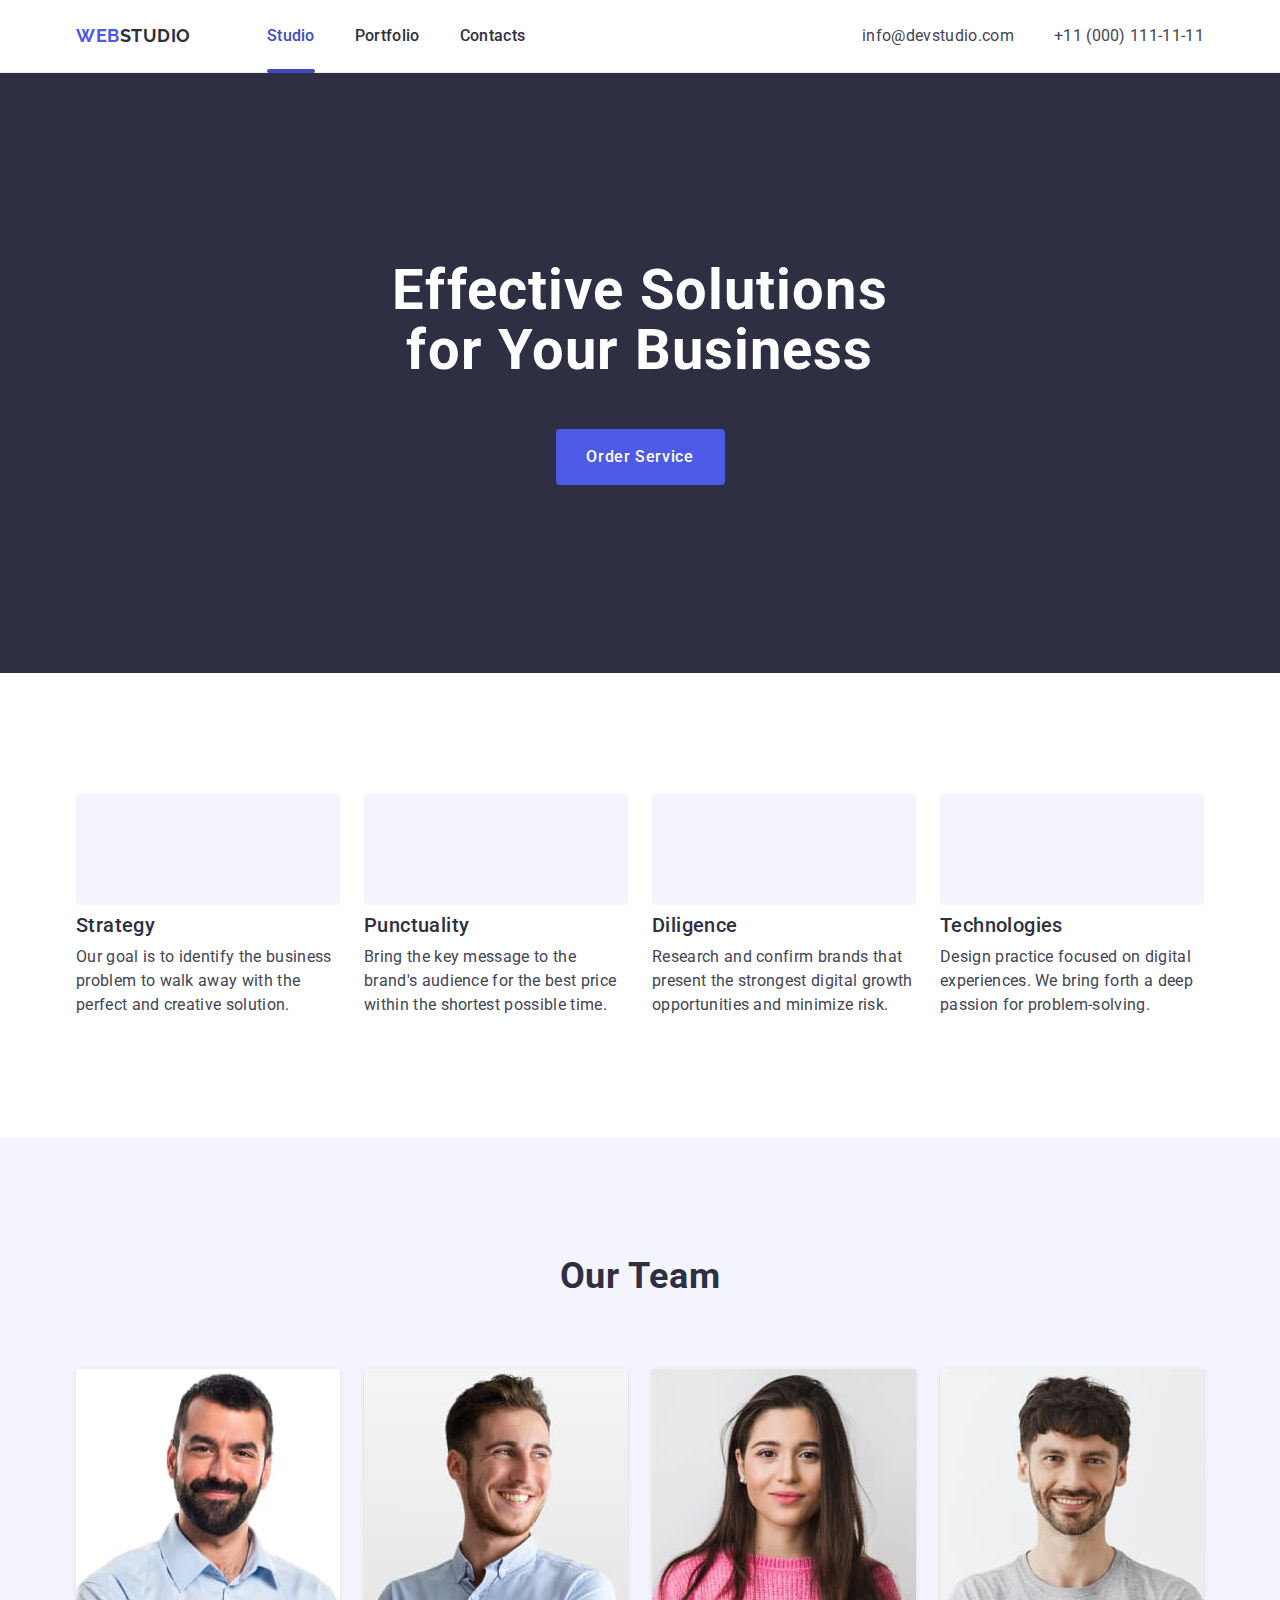
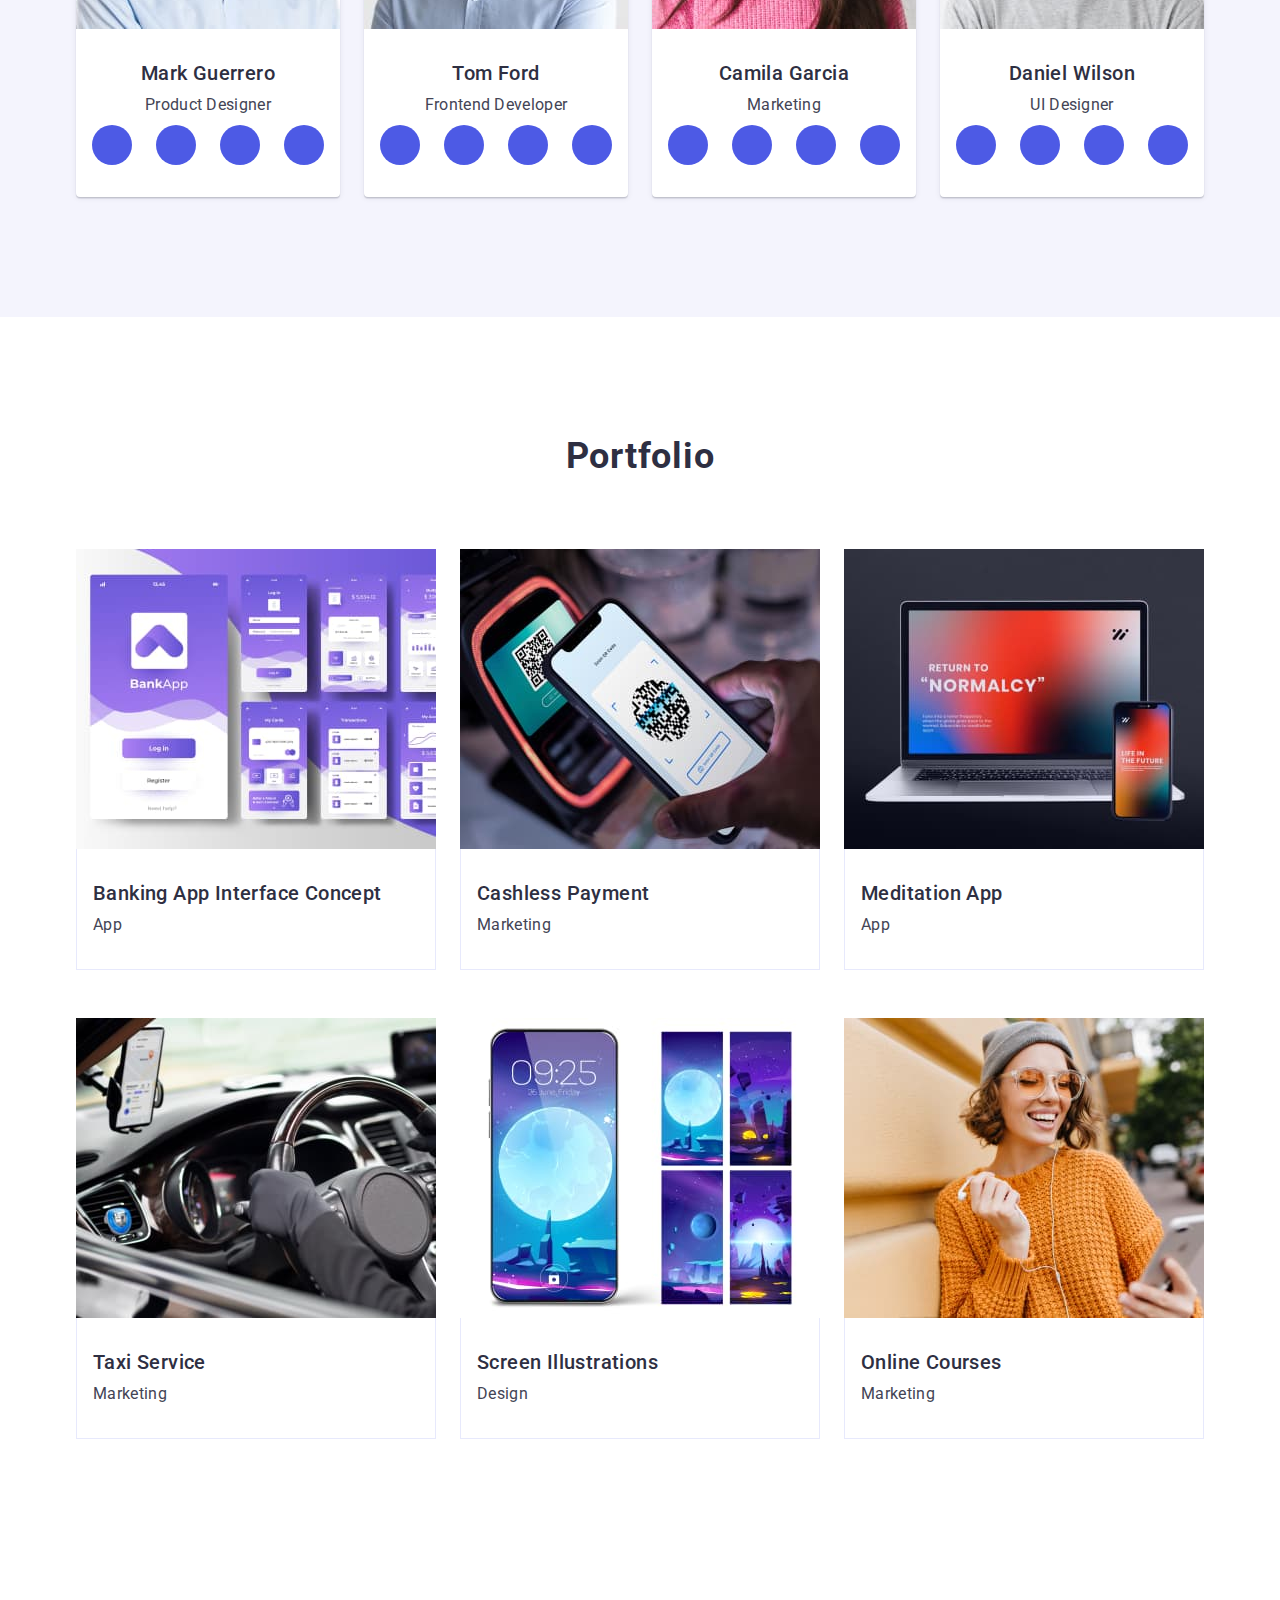
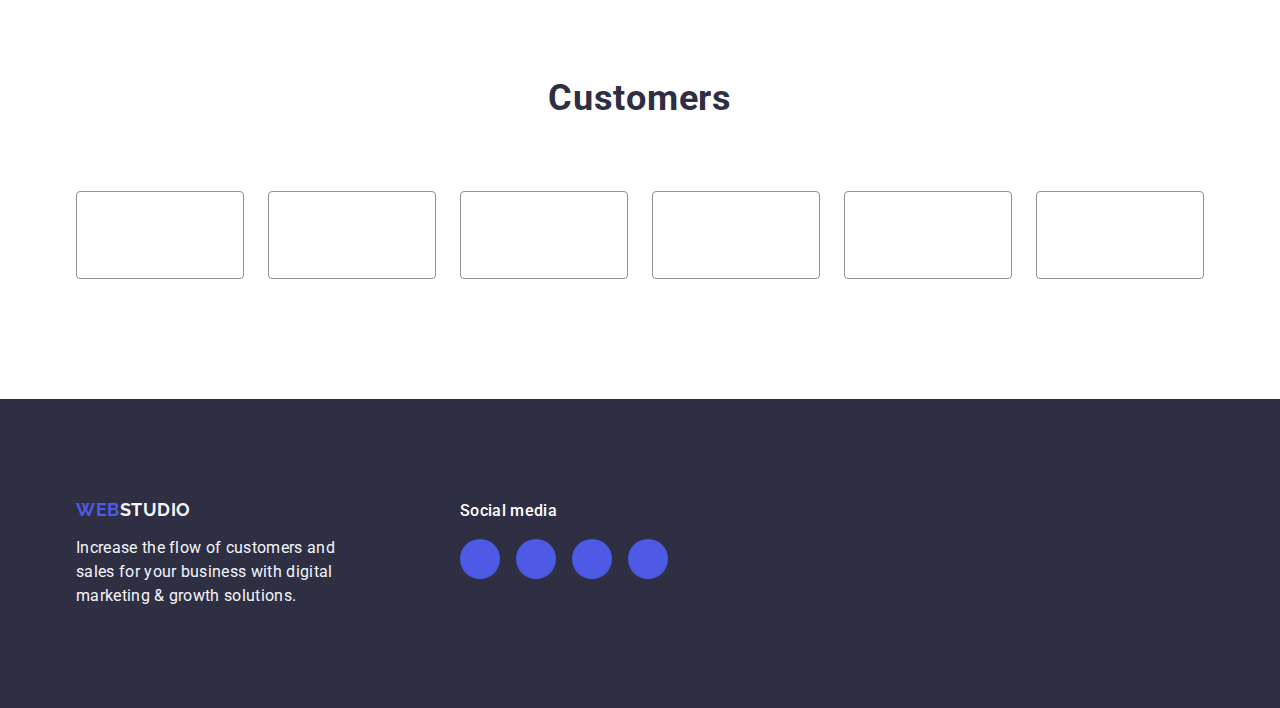
==== commit 0db61f38: "Update index.html" ====
--- a/index.html
+++ b/index.html
@@ -243,6 +243,99 @@
     </section>
 
     <!-- Portfolio Section -->
+    <section class="portfolio section">
+      <div class="container">
+        <h2 class="section-title">Portfolio</h2>
+        <ul class="portfolio-list list">
+          <li class="portfolio-item">
+            <a href="" class="portfolio-link link">
+              <div class="portfolio-thumb">
+                <img src="./images/banking-app.jpg" alt="Banking App" width="360" height="300">
+                <div class="portfolio-overlay">
+                  <p>14 Stylish and User-Friendly App Design Concepts · Task Manager App · Calorie Tracker App · Exotic Fruit Ecommerce App · Cloud Storage App</p>
+                </div>
+              </div>
+              <div class="portfolio-content">
+                <h3 class="portfolio-subtitle">Banking App Interface Concept</h3>
+                <p class="portfolio-text">App</p>
+              </div>
+            </a>
+          </li>
+          <li class="portfolio-item">
+            <a href="" class="portfolio-link link">
+              <div class="portfolio-thumb">
+                <img src="./images/cashless-payment.jpg" alt="Cashless Payment" width="360" height="300">
+                <div class="portfolio-overlay">
+                  <p>14 Stylish and User-Friendly App Design Concepts · Task Manager App · Calorie Tracker App · Exotic Fruit Ecommerce App · Cloud Storage App</p>
+                </div>
+              </div>
+              <div class="portfolio-content">
+                <h3 class="portfolio-subtitle">Cashless Payment</h3>
+                <p class="portfolio-text">Marketing</p>
+              </div>
+            </a>
+          </li>
+          <li class="portfolio-item">
+            <a href="" class="portfolio-link link">
+              <div class="portfolio-thumb">
+                <img src="./images/meditation-app.jpg" alt="Meditation App" width="360" height="300">
+                <div class="portfolio-overlay">
+                  <p>14 Stylish and User-Friendly App Design Concepts · Task Manager App · Calorie Tracker App · Exotic Fruit Ecommerce App · Cloud Storage App</p>
+                </div>
+              </div>
+              <div class="portfolio-content">
+                <h3 class="portfolio-subtitle">Meditation App</h3>
+                <p class="portfolio-text">App</p>
+              </div>
+            </a>
+          </li>
+          <li class="portfolio-item">
+            <a href="" class="portfolio-link link">
+              <div class="portfolio-thumb">
+                <img src="./images/taxi-service.jpg" alt="Taxi Service" width="360" height="300">
+                <div class="portfolio-overlay">
+                  <p>14 Stylish and User-Friendly App Design Concepts · Task Manager App · Calorie Tracker App · Exotic Fruit Ecommerce App · Cloud Storage App</p>
+                </div>
+              </div>
+              <div class="portfolio-content">
+                <h3 class="portfolio-subtitle">Taxi Service</h3>
+                <p class="portfolio-text">Marketing</p>
+              </div>
+            </a>
+          </li>
+          <li class="portfolio-item">
+            <a href="" class="portfolio-link link">
+              <div class="portfolio-thumb">
+                <img src="./images/screen-illustrations.jpg" alt="Screen Illustrations" width="360" height="300">
+                <div class="portfolio-overlay">
+                  <p>14 Stylish and User-Friendly App Design Concepts · Task Manager App · Calorie Tracker App · Exotic Fruit Ecommerce App · Cloud Storage App</p>
+                </div>
+              </div>
+              <div class="portfolio-content">
+                <h3 class="portfolio-subtitle">Screen Illustrations</h3>
+                <p class="portfolio-text">Design</p>
+              </div>
+            </a>
+          </li>
+          <li class="portfolio-item">
+            <a href="" class="portfolio-link link">
+              <div class="portfolio-thumb">
+                <img src="./images/online-courses.jpg" alt="Online Courses" width="360" height="300">
+                <div class="portfolio-overlay">
+                  <p>14 Stylish and User-Friendly App Design Concepts · Task Manager App · Calorie Tracker App · Exotic Fruit Ecommerce App · Cloud Storage App</p>
+                </div>
+              </div>
+              <div class="portfolio-content">
+                <h3 class="portfolio-subtitle">Online Courses</h3>
+                <p class="portfolio-text">Marketing</p>
+              </div>
+            </a>
+          </li>
+        </ul>
+      </div>
+    </section>
+
+    <!-- Portfolio Section -->
     <section class="customers section">
       <div class="container">
         <h2 class="section-title">Customers</h2>
--- a/css/styles.css
+++ b/css/styles.css
@@ -310,7 +310,76 @@
   fill: var(--light);
 }
 
-/* Portfolio */
+/* Portfolio Section */
+.portfolio-list {
+  display: flex;
+  flex-wrap: wrap;
+  column-gap: 24px;
+  row-gap: 48px;
+}
+
+.portfolio-item {
+  width: calc((100% - 48px) / 3);
+  transition: box-shadow 250ms cubic-bezier(0.4, 0, 0.2, 1);
+}
+
+.portfolio-item:hover {
+  box-shadow: 0px 1px 6px rgba(46, 47, 66, 0.08),
+    0px 1px 1px rgba(46, 47, 66, 0.16),
+    0px 2px 1px rgba(46, 47, 66, 0.08);
+}
+
+.portfolio-link {
+  display: block;
+}
+
+.portfolio-thumb {
+  position: relative;
+  overflow: hidden;
+}
+
+.portfolio-overlay {
+  position: absolute;
+  top: 0;
+  font-size: 16px;
+  line-height: 1.5;
+  letter-spacing: 0.02em;
+  color: var(--light);
+  padding: 40px 32px;
+  background-color: var(--primary-brand);
+  height: 100%;
+  width: 100%;
+  transform: translateY(100%);
+  transition: transform 250ms cubic-bezier(0.4, 0, 0.2, 1);
+}
+
+.portfolio-link:hover .portfolio-overlay,
+.portfolio-link:focus .portfolio-overlay {
+  transform: translateY(0%);
+}
+
+.portfolio-content {
+  padding: 32px 16px;
+  border: 1px solid var(--accent);
+  border-top: none;
+}
+
+.portfolio-subtitle {
+  margin-bottom: 8px;
+  font-weight: 500;
+  font-size: 20px;
+  line-height: 1.2;
+  letter-spacing: 0.02em;
+  color: var(--dark);
+}
+
+.portfolio-text {
+  font-size: 16px;
+  line-height: 1.5;
+  letter-spacing: 0.02em;
+  color: var(--text);
+}
+
 .portfolio-filter {
   display: flex;
   justify-content: center;
@@ -341,81 +410,9 @@
   color: var(--white-background);
   background-color: var(--pressed-state);
   border: 1px solid transparent;
-  box-shadow: 0px 3px 1px rgba(0, 0, 0, 0.1), 0px 2px 1px rgba(0, 0, 0, 0.08),
+  box-shadow: 0px 3px 1px rgba(0, 0, 0, 0.1),
+    0px 2px 1px rgba(0, 0, 0, 0.08),
     0px 2px 2px rgba(0, 0, 0, 0.12);
-}
-
-.portfolio-list {
-  display: flex;
-  flex-wrap: wrap;
-  column-gap: 24px;
-  row-gap: 48px;
-}
-
-.portfolio-item {
-  width: calc((100% - 48px) / 3);
-}
-
-.portfolio-link {
-  display: block;
-  transition: box-shadow 250ms cubic-bezier(0.4, 0, 0.2, 1);
-}
-
-.portfolio-link:hover,
-.portfolio-link:focus {
-  box-shadow: 0px 1px 6px rgba(46, 47, 66, 0.08),
-    0px 1px 1px rgba(46, 47, 66, 0.16), 0px 2px 1px rgba(46, 47, 66, 0.08);
-}
-
-.portfolio-thumb {
-  position: relative;
-  overflow: hidden;
-}
-
-.portfolio-overlay {
-  position: absolute;
-  top: 0;
-  left: 0;
-  width: 100%;
-  height: 100%;
-  padding: 40px 32px;
-  background-color: var(--primary-brand);
-  transform: translateY(100%);
-  transition: transform 250ms cubic-bezier(0.4, 0, 0.2, 1);
-}
-
-.portfolio-link:hover .portfolio-overlay,
-.portfolio-link:focus .portfolio-overlay {
-  transform: translateY(0);
-}
-
-.portfolio-overlay-text {
-  font-size: 16px;
-  line-height: 1.5;
-  letter-spacing: 0.02em;
-  color: var(--light);
-}
-
-.portfolio-content {
-  padding: 32px 16px;
-  border: 1px solid var(--accent);
-  border-top: none;
-}
-
-.portfolio-subtitle {
-  margin-bottom: 8px;
-  font-weight: 500;
-  font-size: 20px;
-  line-height: 1.2;
-  letter-spacing: 0.02em;
-  color: var(--dark);
-}
-
-.portfolio-text {
-  font-size: 16px;
-  line-height: 1.5;
-  letter-spacing: 0.02em;
-  color: var(--text);
 }
 
 /* Footer */
@@ -507,4 +504,43 @@
   clip-path: inset(100%);
   clip: rect(0 0 0 0);
   overflow: hidden;
-} 
+}
+
+/* Customers Section */
+.customers {
+  padding: 120px 0;
+}
+
+.customers-list {
+  display: flex;
+  gap: 24px;
+  justify-content: center;
+}
+
+.customers-item {
+  width: calc((100% - 120px) / 6);
+  height: 88px;
+}
+
+.customers-link {
+  width: 100%;
+  height: 100%;
+  border: 1px solid var(--subtle-text);
+  border-radius: 4px;
+  display: flex;
+  align-items: center;
+  justify-content: center;
+  color: var(--subtle-text);
+  transition: border-color 250ms cubic-bezier(0.4, 0, 0.2, 1),
+    color 250ms cubic-bezier(0.4, 0, 0.2, 1);
+}
+
+.customers-link:hover,
+.customers-link:focus {
+  border-color: var(--pressed-state);
+  color: var(--pressed-state);
+}
+
+.customers-icon {
+  fill: currentColor;
+}
